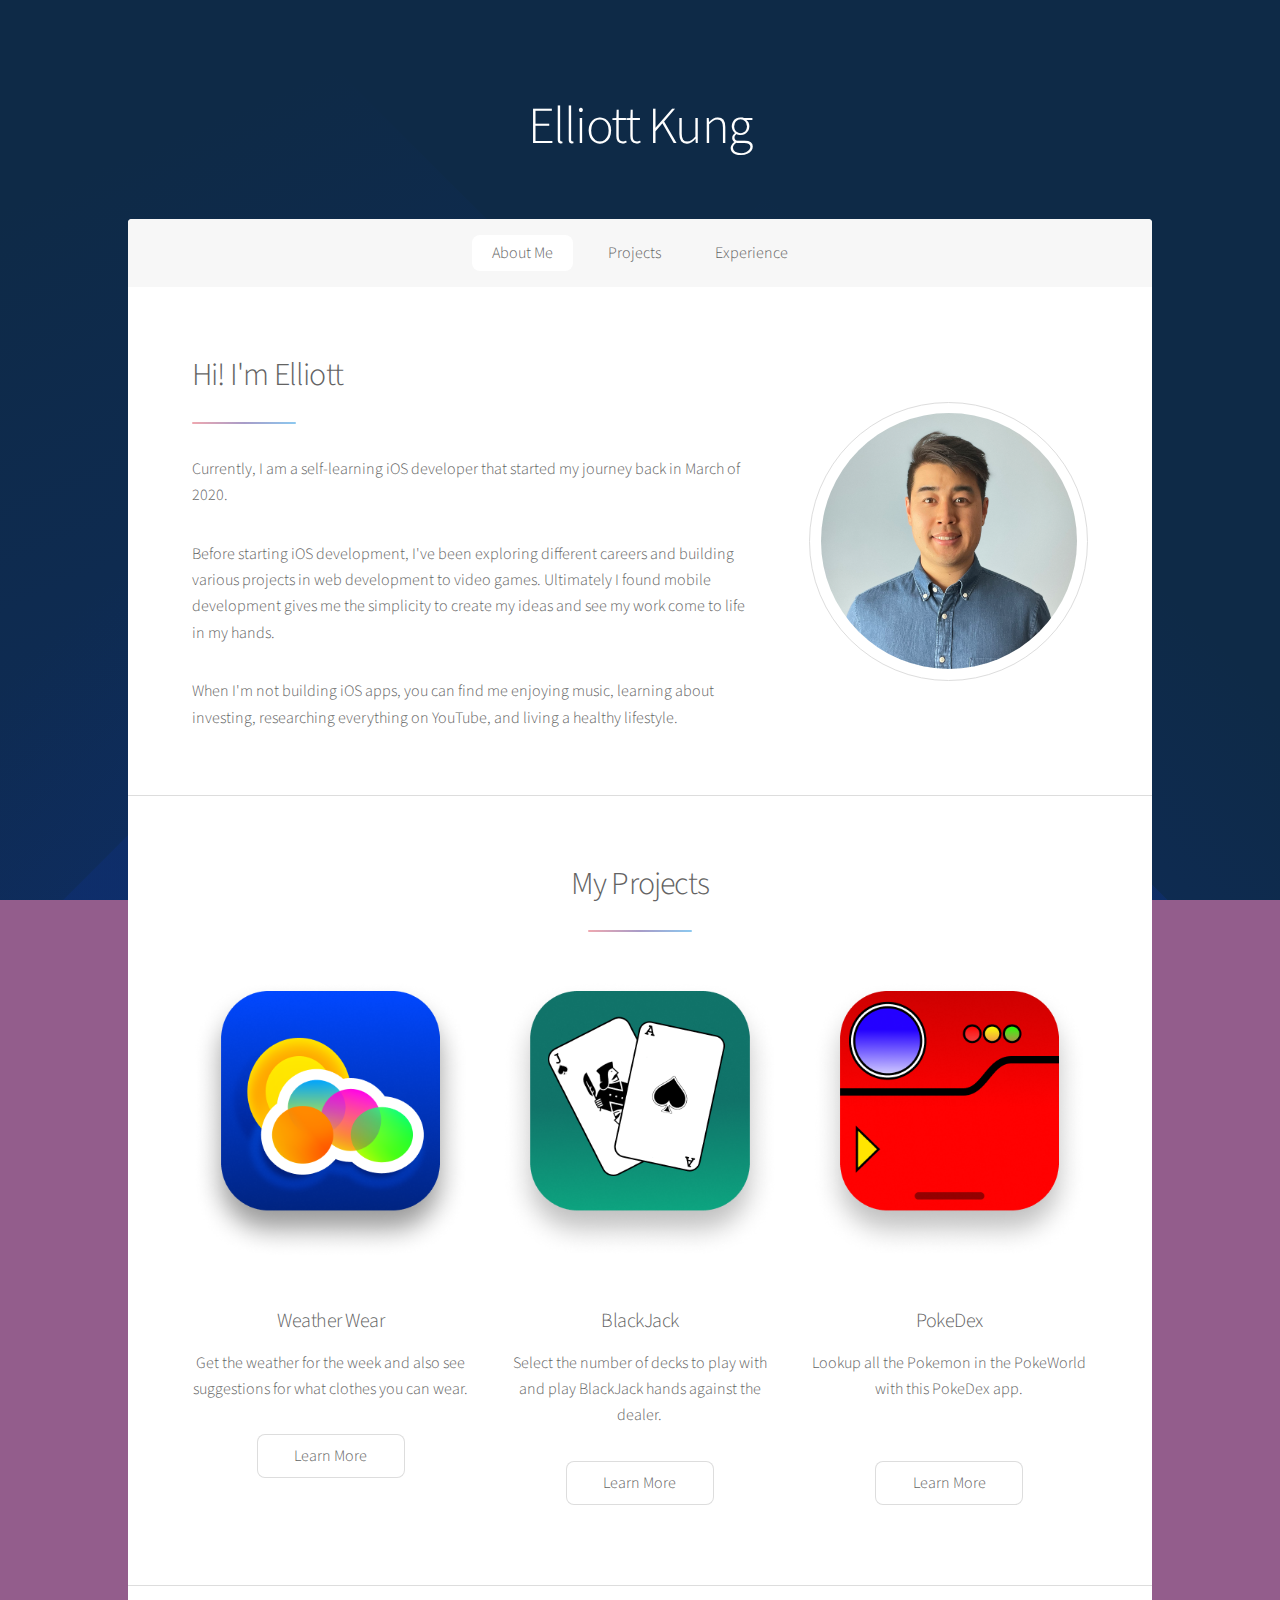
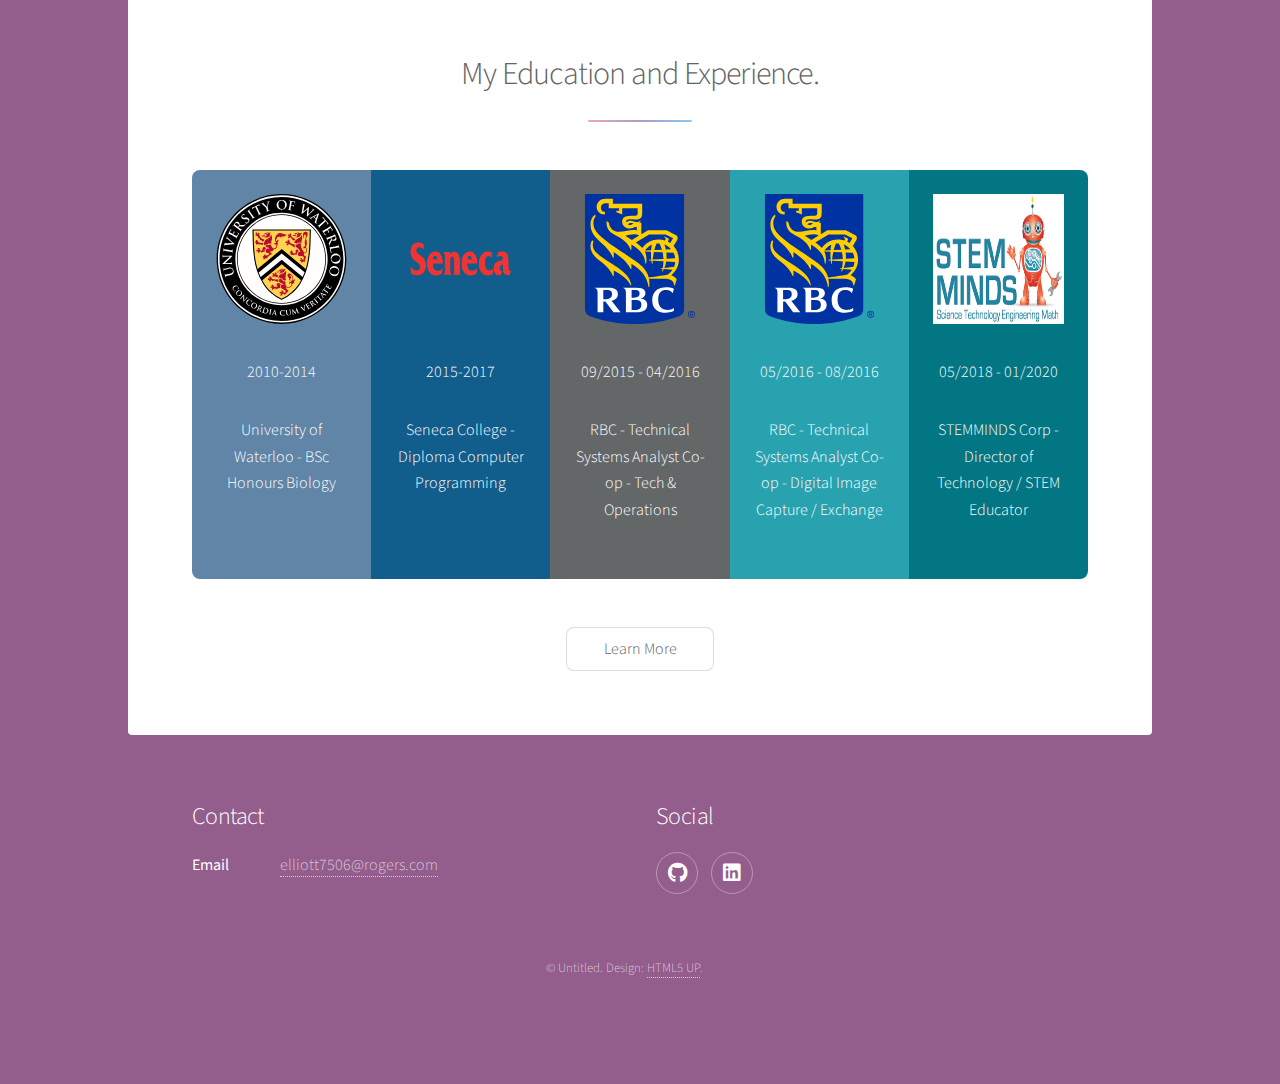
==== index.html @ f8e2f949 "minor content changes to text" ====
<!DOCTYPE HTML>
<!--
	Stellar by HTML5 UP
	html5up.net | @ajlkn
	Free for personal and commercial use under the CCA 3.0 license (html5up.net/license)
-->
<html>
	<head>
		<title>EK</title>
		<meta charset="utf-8" />
		<meta name="viewport" content="width=device-width, initial-scale=1, user-scalable=no" />
		<link rel="stylesheet" href="assets/css/main.css" />
		<noscript><link rel="stylesheet" href="assets/css/noscript.css" /></noscript>
	</head>
	<body class="is-preload">

		<!-- Wrapper -->
			<div id="wrapper">

				<!-- Header -->
					<header id="header" class="alt">
						<!-- <span class="logo"><img src="images/logo.svg" alt="" /></span> -->
						<h1>Elliott Kung</h1>
					</header>

				<!-- Nav -->
					<nav id="nav">
						<ul>
							<li><a href="#intro" class="active">About Me</a></li>
							<li><a href="#first">Projects</a></li>
							<li><a href="#second">Experience</a></li>
							
						</ul>
					</nav>

				<!-- Main -->
					<div id="main">

						<!-- Introduction -->
							<section id="intro" class="main">
								<div class="spotlight">
									<div class="content">
										<header class="major">
											<h2>Hi! I'm Elliott</h2>
										</header>
										<p>Currently, I am a self-learning 
											iOS developer that started my journey back in March of 2020.     
										</p>
										<p>
											Before starting iOS development, I've been exploring different careers and building various projects in web development to video games. 
											Ultimately I found mobile development gives me the simplicity to create my ideas and see my work come to life in my hands.  
										</p>
										<p>
											When I'm not building iOS apps, you can find me enjoying music, learning about investing, researching everything on YouTube, and living a healthy lifestyle. 
										</p>
									</div>
									<span class="image"><img src="images/portrait.jpeg" alt="" /></span>
								</div>
							</section>

						<!-- Projects -->
							<section id="first" class="main special">
								<header class="major">
									<h2>My Projects</h2>
								</header>
								<ul class="features">
									<li>
										<span class="image main spotlight"><img src="images/iconWW.png" alt="" /></span>
										<h3>Weather Wear</h3>
										<p>Get the weather for the week and also see suggestions for what clothes you can wear.</p>
										<a href="weatherwear.html" class="button">Learn More</a>
									</li>
									<li>
										<span class="image main spotlight"><img src="images/iconBlJ.png" alt="" /></span>
										<h3>BlackJack</h3>
										<p>Select the number of decks to play with and play BlackJack hands against the dealer.</p>
										<a href="blackjack.html" class="button">Learn More</a>
									</li>
									<li>
										<span class="image main spotlight"><img src="images/iconPokedex.png" alt="" /></span>
										<h3>PokeDex</h3>
										<p>Lookup all the Pokemon in the PokeWorld with this PokeDex app.</p>
										<br>
										<a href="pokedex.html" class="button">Learn More</a>
									</li>
									
								</ul>
								
							</section>

						<!-- Experience -->
							<section id="second" class="main special">
								<header class="major">
									<h2>My Education and Experience.</h2>
								</header>
								<ul class="statistics">
									<li class="style1">
										<img class="logos" src="images/Logos/University_of_Waterloo_seal.svg" alt="" />
										<br><br>
										<p>2010-2014</p>
										<p>University of Waterloo - BSc Honours Biology</p>
									</li>
									<li class="style2">										
										<img class="logos" src="images/Logos/senecaLogo.png" alt="" />
										<br><br>
										<p>2015-2017</p> 
										<p>Seneca College - Diploma Computer Programming</p>
									</li>
									<li class="style3">										
										<img class="logos" src="images/Logos/rbcLogo.svg" alt="" />
										<br><br>
										<p>09/2015 - 04/2016</p>
										<p>RBC - Technical Systems Analyst Co-op - Tech & Operations</p>
									</li>
									<li class="style4">	
										<img class="logos" src="images/Logos/rbcLogo.svg" alt="" />
										<br><br>
										<p>05/2016 - 08/2016</p> 
										<p>RBC - Technical Systems Analyst Co-op - Digital Image Capture / Exchange</p>
									</li>
									<li class="style5">
										<img class="logos" src="images/Logos/stemmindsLogo.png" alt="" />
										<br><br>
										<p>05/2018 - 01/2020</p> 
										<p>STEMMINDS Corp - Director of Technology / STEM Educator</p>
									</li>
								</ul>
								<footer class="major">
									<ul class="actions special">
										<li><a href="resume.html" class="button">Learn More</a></li>
									</ul>
								</footer>
							</section>

						

					</div>

				<!-- Footer -->
					<footer id="footer">
						
						<section>
							<h2>Contact</h2>
							<dl class="alt">
								<dt>Email</dt>
								<dd><a href="#">elliott7506@rogers.com</a></dd>
							</dl>
							
						</section>
						<section>
							<h2>Social</h2>
							<ul class="icons">
								<li><a href="https://github.com/EllKuu" class="icon brands fa-github alt"><span class="label">GitHub</span></a></li>
								<li><a href="https://www.linkedin.com/in/elliottkung" class="icon brands fa-linkedin alt"><span class="label">LinkedIn</span></a></li>
							</ul>
							
						</section>
						<p class="copyright">&copy; Untitled. Design: <a href="https://html5up.net">HTML5 UP</a>.</p>
					</footer>

			</div>

		<!-- Scripts -->
			<script src="assets/js/jquery.min.js"></script>
			<script src="assets/js/jquery.scrollex.min.js"></script>
			<script src="assets/js/jquery.scrolly.min.js"></script>
			<script src="assets/js/browser.min.js"></script>
			<script src="assets/js/breakpoints.min.js"></script>
			<script src="assets/js/util.js"></script>
			<script src="assets/js/main.js"></script>

	</body>
</html>
---- assets/css/main.css ----
@import url(fontawesome-all.min.css);
@import 'https://fonts.googleapis.com/css?family=Source+Sans+Pro:300,400';

/*
	Stellar by HTML5 UP
	html5up.net | @ajlkn
	Free for personal and commercial use under the CCA 3.0 license (html5up.net/license)
*/

html, body, div, span, applet, object,
iframe, h1, h2, h3, h4, h5, h6, p, blockquote,
pre, a, abbr, acronym, address, big, cite,
code, del, dfn, em, img, ins, kbd, q, s, samp,
small, strike, strong, sub, sup, tt, var, b,
u, i, center, dl, dt, dd, ol, ul, li, fieldset,
form, label, legend, table, caption, tbody,
tfoot, thead, tr, th, td, article, aside,
canvas, details, embed, figure, figcaption,
footer, header, hgroup, menu, nav, output, ruby,
section, summary, time, mark, audio, video {
	margin: 0;
	padding: 0;
	border: 0;
	font-size: 100%;
	font: inherit;
	vertical-align: baseline;}

article, aside, details, figcaption, figure,
footer, header, hgroup, menu, nav, section {
	display: block;}

body {
	line-height: 1;
}

ol, ul {
	list-style: none;
}

blockquote, q {
	quotes: none;
}

	blockquote:before, blockquote:after, q:before, q:after {
		content: '';
		content: none;
	}

table {
	border-collapse: collapse;
	border-spacing: 0;
}

body {
	-webkit-text-size-adjust: none;
}

mark {
	background-color: transparent;
	color: inherit;
}

input::-moz-focus-inner {
	border: 0;
	padding: 0;
}

input, select, textarea {
	-moz-appearance: none;
	-webkit-appearance: none;
	-ms-appearance: none;
	appearance: none;
}

/* Basic */

	@-ms-viewport {
		width: device-width;
	}

	body {
		-ms-overflow-style: scrollbar;
	}

	@media screen and (max-width: 480px) {

		html, body {
			min-width: 320px;
		}

	}

	html {
		box-sizing: border-box;
	}

	*, *:before, *:after {
		box-sizing: inherit;
	}

	body {
		background-color: #935d8c;
		/* background-image: url("images/overlay.png"), -moz-linear-gradient(45deg, #141E26 15%, #262626 85%);
		background-image: url("images/overlay.png"), -webkit-linear-gradient(45deg, #141E26 15%,#262626 85%);
		background-image: url("images/overlay.png"), -ms-linear-gradient(45deg, #141E26 15%, #262626 85%);
		background-image: url("images/overlay.png"), linear-gradient(45deg, #141E26 15%, #262626 85%); */

		background-attachment: fixed;
		background-image: url("images/Rect\ Light.svg");
		background-position: top right;
		background-repeat: no-repeat;
		background-size: cover;
	}

		body.is-preload *, body.is-preload *:before, body.is-preload *:after {
			-moz-animation: none !important;
			-webkit-animation: none !important;
			-ms-animation: none !important;
			animation: none !important;
			-moz-transition: none !important;
			-webkit-transition: none !important;
			-ms-transition: none !important;
			transition: none !important;
		}

/* Type */

	body {
		background-color: #935d8c;
		color: rgba(255, 255, 255, 0.65);
	}

	body, input, select, textarea {
		font-family: "Source Sans Pro", Helvetica, sans-serif;
		font-size: 17pt;
		font-weight: 300;
		line-height: 1.65;
	}

		@media screen and (max-width: 1680px) {

			body, input, select, textarea {
				font-size: 14pt;
			}

		}

		@media screen and (max-width: 1280px) {

			body, input, select, textarea {
				font-size: 12pt;
			}

		}

		@media screen and (max-width: 360px) {

			body, input, select, textarea {
				font-size: 11pt;
			}

		}

	a {
		-moz-transition: color 0.2s ease, border-bottom 0.2s ease;
		-webkit-transition: color 0.2s ease, border-bottom 0.2s ease;
		-ms-transition: color 0.2s ease, border-bottom 0.2s ease;
		transition: color 0.2s ease, border-bottom 0.2s ease;
		text-decoration: none;
		border-bottom: dotted 1px;
		color: inherit;
	}

		a:hover {
			border-bottom-color: transparent;
		}

	strong, b {
		font-weight: 200;
	}

	em, i {
		font-style: italic;
	}

	p {
		margin: 0 0 2em 0;
	}

		p.content {
			-moz-columns: 20em 2;
			-webkit-columns: 20em 2;
			-ms-columns: 20em 2;
			columns: 20em 2;
			-moz-column-gap: 2em;
			-webkit-column-gap: 2em;
			-ms-column-gap: 2em;
			column-gap: 2em;
			text-align: justify;
		}

	h1, h2, h3, h4, h5, h6 {
		font-weight: 300;
		line-height: 1.5;
		margin: 0 0 0.7em 0;
		letter-spacing: -0.025em;
	}

		h1 a, h2 a, h3 a, h4 a, h5 a, h6 a {
			color: inherit;
			text-decoration: none;
		}

	h1 {
		font-size: 2.5em;
		line-height: 1.2;
	}

	h2 {
		font-size: 1.5em;
	}

	h3 {
		font-size: 1.25em;
	}

	h4 {
		font-size: 1.1em;
	}

	h5 {
		font-size: 0.9em;
	}

	h6 {
		font-size: 0.7em;
	}

	@media screen and (max-width: 736px) {

		h1 {
			font-size: 2em;
		}

	}

	sub {
		font-size: 0.8em;
		position: relative;
		top: 0.5em;
	}

	sup {
		font-size: 0.8em;
		position: relative;
		top: -0.5em;
	}

	blockquote {
		border-left: solid 4px;
		font-style: italic;
		margin: 0 0 2em 0;
		padding: 0.5em 0 0.5em 2em;
	}

	code {
		border-radius: 8px;
		border: solid 1px;
		font-family: "Courier New", monospace;
		font-size: 0.9em;
		margin: 0 0.25em;
		padding: 0.25em 0.65em;
	}

	pre {
		-webkit-overflow-scrolling: touch;
		font-family: "Courier New", monospace;
		font-size: 0.9em;
		margin: 0 0 2em 0;
	}

		pre code {
			display: block;
			line-height: 1.75;
			padding: 1em 1.5em;
			overflow-x: auto;
		}

	hr {
		border: 0;
		border-bottom: solid 1px;
		margin: 2em 0;
	}

		hr.major {
			margin: 3em 0;
		}

	.align-left {
		text-align: left;
	}

	.align-center {
		text-align: center;
	}

	.align-right {
		text-align: right;
	}

	input, select, textarea {
		color: #ffffff;
	}

	a:hover {
		color: #ffffff;
	}

	strong, b {
		color: #ffffff;
	}

	h1, h2, h3, h4, h5, h6 {
		color: #ffffff;
	}

	blockquote {
		border-left-color: rgba(255, 255, 255, 0.35);
	}

	code {
		background: rgba(255, 255, 255, 0.075);
		border-color: rgba(255, 255, 255, 0.35);
	}

	hr {
		border-bottom-color: rgba(255, 255, 255, 0.35);
	}

/* Row */

	.row {
		display: flex;
		flex-wrap: wrap;
		box-sizing: border-box;
		align-items: stretch;
	}

		.row > * {
			box-sizing: border-box;
		}

		.row.gtr-uniform > * > :last-child {
			margin-bottom: 0;
		}

		.row.aln-left {
			justify-content: flex-start;
		}

		.row.aln-center {
			justify-content: center;
		}

		.row.aln-right {
			justify-content: flex-end;
		}

		.row.aln-top {
			align-items: flex-start;
		}

		.row.aln-middle {
			align-items: center;
		}

		.row.aln-bottom {
			align-items: flex-end;
		}

		.row > .imp {
			order: -1;
		}

		.row > .col-1 {
			width: 8.33333%;
		}

		.row > .off-1 {
			margin-left: 8.33333%;
		}

		.row > .col-2 {
			width: 16.66667%;
		}

		.row > .off-2 {
			margin-left: 16.66667%;
		}

		.row > .col-3 {
			width: 25%;
		}

		.row > .off-3 {
			margin-left: 25%;
		}

		.row > .col-4 {
			width: 33.33333%;
		}

		.row > .off-4 {
			margin-left: 33.33333%;
		}

		.row > .col-5 {
			width: 41.66667%;
		}

		.row > .off-5 {
			margin-left: 41.66667%;
		}

		.row > .col-6 {
			width: 50%;
		}

		.row > .off-6 {
			margin-left: 50%;
		}

		.row > .col-7 {
			width: 58.33333%;
		}

		.row > .off-7 {
			margin-left: 58.33333%;
		}

		.row > .col-8 {
			width: 66.66667%;
		}

		.row > .off-8 {
			margin-left: 66.66667%;
		}

		.row > .col-9 {
			width: 75%;
		}

		.row > .off-9 {
			margin-left: 75%;
		}

		.row > .col-10 {
			width: 83.33333%;
		}

		.row > .off-10 {
			margin-left: 83.33333%;
		}

		.row > .col-11 {
			width: 91.66667%;
		}

		.row > .off-11 {
			margin-left: 91.66667%;
		}

		.row > .col-12 {
			width: 100%;
		}

		.row > .off-12 {
			margin-left: 100%;
		}

		.row.gtr-0 {
			margin-top: 0;
			margin-left: 0em;
		}

			.row.gtr-0 > * {
				padding: 0 0 0 0em;
			}

			.row.gtr-0.gtr-uniform {
				margin-top: 0em;
			}

				.row.gtr-0.gtr-uniform > * {
					padding-top: 0em;
				}

		.row.gtr-25 {
			margin-top: 0;
			margin-left: -0.375em;
		}

			.row.gtr-25 > * {
				padding: 0 0 0 0.375em;
			}

			.row.gtr-25.gtr-uniform {
				margin-top: -0.375em;
			}

				.row.gtr-25.gtr-uniform > * {
					padding-top: 0.375em;
				}

		.row.gtr-50 {
			margin-top: 0;
			margin-left: -0.75em;
		}

			.row.gtr-50 > * {
				padding: 0 0 0 0.75em;
			}

			.row.gtr-50.gtr-uniform {
				margin-top: -0.75em;
			}

				.row.gtr-50.gtr-uniform > * {
					padding-top: 0.75em;
				}

		.row {
			margin-top: 0;
			margin-left: -1.5em;
		}

			.row > * {
				padding: 0 0 0 1.5em;
			}

			.row.gtr-uniform {
				margin-top: -1.5em;
			}

				.row.gtr-uniform > * {
					padding-top: 1.5em;
				}

		.row.gtr-150 {
			margin-top: 0;
			margin-left: -2.25em;
		}

			.row.gtr-150 > * {
				padding: 0 0 0 2.25em;
			}

			.row.gtr-150.gtr-uniform {
				margin-top: -2.25em;
			}

				.row.gtr-150.gtr-uniform > * {
					padding-top: 2.25em;
				}

		.row.gtr-200 {
			margin-top: 0;
			margin-left: -3em;
		}

			.row.gtr-200 > * {
				padding: 0 0 0 3em;
			}

			.row.gtr-200.gtr-uniform {
				margin-top: -3em;
			}

				.row.gtr-200.gtr-uniform > * {
					padding-top: 3em;
				}

		@media screen and (max-width: 1680px) {

			.row {
				display: flex;
				flex-wrap: wrap;
				box-sizing: border-box;
				align-items: stretch;
			}

				.row > * {
					box-sizing: border-box;
				}

				.row.gtr-uniform > * > :last-child {
					margin-bottom: 0;
				}

				.row.aln-left {
					justify-content: flex-start;
				}

				.row.aln-center {
					justify-content: center;
				}

				.row.aln-right {
					justify-content: flex-end;
				}

				.row.aln-top {
					align-items: flex-start;
				}

				.row.aln-middle {
					align-items: center;
				}

				.row.aln-bottom {
					align-items: flex-end;
				}

				.row > .imp-xlarge {
					order: -1;
				}

				.row > .col-1-xlarge {
					width: 8.33333%;
				}

				.row > .off-1-xlarge {
					margin-left: 8.33333%;
				}

				.row > .col-2-xlarge {
					width: 16.66667%;
				}

				.row > .off-2-xlarge {
					margin-left: 16.66667%;
				}

				.row > .col-3-xlarge {
					width: 25%;
				}

				.row > .off-3-xlarge {
					margin-left: 25%;
				}

				.row > .col-4-xlarge {
					width: 33.33333%;
				}

				.row > .off-4-xlarge {
					margin-left: 33.33333%;
				}

				.row > .col-5-xlarge {
					width: 41.66667%;
				}

				.row > .off-5-xlarge {
					margin-left: 41.66667%;
				}

				.row > .col-6-xlarge {
					width: 50%;
				}

				.row > .off-6-xlarge {
					margin-left: 50%;
				}

				.row > .col-7-xlarge {
					width: 58.33333%;
				}

				.row > .off-7-xlarge {
					margin-left: 58.33333%;
				}

				.row > .col-8-xlarge {
					width: 66.66667%;
				}

				.row > .off-8-xlarge {
					margin-left: 66.66667%;
				}

				.row > .col-9-xlarge {
					width: 75%;
				}

				.row > .off-9-xlarge {
					margin-left: 75%;
				}

				.row > .col-10-xlarge {
					width: 83.33333%;
				}

				.row > .off-10-xlarge {
					margin-left: 83.33333%;
				}

				.row > .col-11-xlarge {
					width: 91.66667%;
				}

				.row > .off-11-xlarge {
					margin-left: 91.66667%;
				}

				.row > .col-12-xlarge {
					width: 100%;
				}

				.row > .off-12-xlarge {
					margin-left: 100%;
				}

				.row.gtr-0 {
					margin-top: 0;
					margin-left: 0em;
				}

					.row.gtr-0 > * {
						padding: 0 0 0 0em;
					}

					.row.gtr-0.gtr-uniform {
						margin-top: 0em;
					}

						.row.gtr-0.gtr-uniform > * {
							padding-top: 0em;
						}

				.row.gtr-25 {
					margin-top: 0;
					margin-left: -0.375em;
				}

					.row.gtr-25 > * {
						padding: 0 0 0 0.375em;
					}

					.row.gtr-25.gtr-uniform {
						margin-top: -0.375em;
					}

						.row.gtr-25.gtr-uniform > * {
							padding-top: 0.375em;
						}

				.row.gtr-50 {
					margin-top: 0;
					margin-left: -0.75em;
				}

					.row.gtr-50 > * {
						padding: 0 0 0 0.75em;
					}

					.row.gtr-50.gtr-uniform {
						margin-top: -0.75em;
					}

						.row.gtr-50.gtr-uniform > * {
							padding-top: 0.75em;
						}

				.row {
					margin-top: 0;
					margin-left: -1.5em;
				}

					.row > * {
						padding: 0 0 0 1.5em;
					}

					.row.gtr-uniform {
						margin-top: -1.5em;
					}

						.row.gtr-uniform > * {
							padding-top: 1.5em;
						}

				.row.gtr-150 {
					margin-top: 0;
					margin-left: -2.25em;
				}

					.row.gtr-150 > * {
						padding: 0 0 0 2.25em;
					}

					.row.gtr-150.gtr-uniform {
						margin-top: -2.25em;
					}

						.row.gtr-150.gtr-uniform > * {
							padding-top: 2.25em;
						}

				.row.gtr-200 {
					margin-top: 0;
					margin-left: -3em;
				}

					.row.gtr-200 > * {
						padding: 0 0 0 3em;
					}

					.row.gtr-200.gtr-uniform {
						margin-top: -3em;
					}

						.row.gtr-200.gtr-uniform > * {
							padding-top: 3em;
						}

		}

		@media screen and (max-width: 1280px) {

			.row {
				display: flex;
				flex-wrap: wrap;
				box-sizing: border-box;
				align-items: stretch;
			}

				.row > * {
					box-sizing: border-box;
				}

				.row.gtr-uniform > * > :last-child {
					margin-bottom: 0;
				}

				.row.aln-left {
					justify-content: flex-start;
				}

				.row.aln-center {
					justify-content: center;
				}

				.row.aln-right {
					justify-content: flex-end;
				}

				.row.aln-top {
					align-items: flex-start;
				}

				.row.aln-middle {
					align-items: center;
				}

				.row.aln-bottom {
					align-items: flex-end;
				}

				.row > .imp-large {
					order: -1;
				}

				.row > .col-1-large {
					width: 8.33333%;
				}

				.row > .off-1-large {
					margin-left: 8.33333%;
				}

				.row > .col-2-large {
					width: 16.66667%;
				}

				.row > .off-2-large {
					margin-left: 16.66667%;
				}

				.row > .col-3-large {
					width: 25%;
				}

				.row > .off-3-large {
					margin-left: 25%;
				}

				.row > .col-4-large {
					width: 33.33333%;
				}

				.row > .off-4-large {
					margin-left: 33.33333%;
				}

				.row > .col-5-large {
					width: 41.66667%;
				}

				.row > .off-5-large {
					margin-left: 41.66667%;
				}

				.row > .col-6-large {
					width: 50%;
				}

				.row > .off-6-large {
					margin-left: 50%;
				}

				.row > .col-7-large {
					width: 58.33333%;
				}

				.row > .off-7-large {
					margin-left: 58.33333%;
				}

				.row > .col-8-large {
					width: 66.66667%;
				}

				.row > .off-8-large {
					margin-left: 66.66667%;
				}

				.row > .col-9-large {
					width: 75%;
				}

				.row > .off-9-large {
					margin-left: 75%;
				}

				.row > .col-10-large {
					width: 83.33333%;
				}

				.row > .off-10-large {
					margin-left: 83.33333%;
				}

				.row > .col-11-large {
					width: 91.66667%;
				}

				.row > .off-11-large {
					margin-left: 91.66667%;
				}

				.row > .col-12-large {
					width: 100%;
				}

				.row > .off-12-large {
					margin-left: 100%;
				}

				.row.gtr-0 {
					margin-top: 0;
					margin-left: 0em;
				}

					.row.gtr-0 > * {
						padding: 0 0 0 0em;
					}

					.row.gtr-0.gtr-uniform {
						margin-top: 0em;
					}

						.row.gtr-0.gtr-uniform > * {
							padding-top: 0em;
						}

				.row.gtr-25 {
					margin-top: 0;
					margin-left: -0.375em;
				}

					.row.gtr-25 > * {
						padding: 0 0 0 0.375em;
					}

					.row.gtr-25.gtr-uniform {
						margin-top: -0.375em;
					}

						.row.gtr-25.gtr-uniform > * {
							padding-top: 0.375em;
						}

				.row.gtr-50 {
					margin-top: 0;
					margin-left: -0.75em;
				}

					.row.gtr-50 > * {
						padding: 0 0 0 0.75em;
					}

					.row.gtr-50.gtr-uniform {
						margin-top: -0.75em;
					}

						.row.gtr-50.gtr-uniform > * {
							padding-top: 0.75em;
						}

				.row {
					margin-top: 0;
					margin-left: -1.5em;
				}

					.row > * {
						padding: 0 0 0 1.5em;
					}

					.row.gtr-uniform {
						margin-top: -1.5em;
					}

						.row.gtr-uniform > * {
							padding-top: 1.5em;
						}

				.row.gtr-150 {
					margin-top: 0;
					margin-left: -2.25em;
				}

					.row.gtr-150 > * {
						padding: 0 0 0 2.25em;
					}

					.row.gtr-150.gtr-uniform {
						margin-top: -2.25em;
					}

						.row.gtr-150.gtr-uniform > * {
							padding-top: 2.25em;
						}

				.row.gtr-200 {
					margin-top: 0;
					margin-left: -3em;
				}

					.row.gtr-200 > * {
						padding: 0 0 0 3em;
					}

					.row.gtr-200.gtr-uniform {
						margin-top: -3em;
					}

						.row.gtr-200.gtr-uniform > * {
							padding-top: 3em;
						}

		}

		@media screen and (max-width: 980px) {

			.row {
				display: flex;
				flex-wrap: wrap;
				box-sizing: border-box;
				align-items: stretch;
			}

				.row > * {
					box-sizing: border-box;
				}

				.row.gtr-uniform > * > :last-child {
					margin-bottom: 0;
				}

				.row.aln-left {
					justify-content: flex-start;
				}

				.row.aln-center {
					justify-content: center;
				}

				.row.aln-right {
					justify-content: flex-end;
				}

				.row.aln-top {
					align-items: flex-start;
				}

				.row.aln-middle {
					align-items: center;
				}

				.row.aln-bottom {
					align-items: flex-end;
				}

				.row > .imp-medium {
					order: -1;
				}

				.row > .col-1-medium {
					width: 8.33333%;
				}

				.row > .off-1-medium {
					margin-left: 8.33333%;
				}

				.row > .col-2-medium {
					width: 16.66667%;
				}

				.row > .off-2-medium {
					margin-left: 16.66667%;
				}

				.row > .col-3-medium {
					width: 25%;
				}

				.row > .off-3-medium {
					margin-left: 25%;
				}

				.row > .col-4-medium {
					width: 33.33333%;
				}

				.row > .off-4-medium {
					margin-left: 33.33333%;
				}

				.row > .col-5-medium {
					width: 41.66667%;
				}

				.row > .off-5-medium {
					margin-left: 41.66667%;
				}

				.row > .col-6-medium {
					width: 50%;
				}

				.row > .off-6-medium {
					margin-left: 50%;
				}

				.row > .col-7-medium {
					width: 58.33333%;
				}

				.row > .off-7-medium {
					margin-left: 58.33333%;
				}

				.row > .col-8-medium {
					width: 66.66667%;
				}

				.row > .off-8-medium {
					margin-left: 66.66667%;
				}

				.row > .col-9-medium {
					width: 75%;
				}

				.row > .off-9-medium {
					margin-left: 75%;
				}

				.row > .col-10-medium {
					width: 83.33333%;
				}

				.row > .off-10-medium {
					margin-left: 83.33333%;
				}

				.row > .col-11-medium {
					width: 91.66667%;
				}

				.row > .off-11-medium {
					margin-left: 91.66667%;
				}

				.row > .col-12-medium {
					width: 100%;
				}

				.row > .off-12-medium {
					margin-left: 100%;
				}

				.row.gtr-0 {
					margin-top: 0;
					margin-left: 0em;
				}

					.row.gtr-0 > * {
						padding: 0 0 0 0em;
					}

					.row.gtr-0.gtr-uniform {
						margin-top: 0em;
					}

						.row.gtr-0.gtr-uniform > * {
							padding-top: 0em;
						}

				.row.gtr-25 {
					margin-top: 0;
					margin-left: -0.375em;
				}

					.row.gtr-25 > * {
						padding: 0 0 0 0.375em;
					}

					.row.gtr-25.gtr-uniform {
						margin-top: -0.375em;
					}

						.row.gtr-25.gtr-uniform > * {
							padding-top: 0.375em;
						}

				.row.gtr-50 {
					margin-top: 0;
					margin-left: -0.75em;
				}

					.row.gtr-50 > * {
						padding: 0 0 0 0.75em;
					}

					.row.gtr-50.gtr-uniform {
						margin-top: -0.75em;
					}

						.row.gtr-50.gtr-uniform > * {
							padding-top: 0.75em;
						}

				.row {
					margin-top: 0;
					margin-left: -1.5em;
				}

					.row > * {
						padding: 0 0 0 1.5em;
					}

					.row.gtr-uniform {
						margin-top: -1.5em;
					}

						.row.gtr-uniform > * {
							padding-top: 1.5em;
						}

				.row.gtr-150 {
					margin-top: 0;
					margin-left: -2.25em;
				}

					.row.gtr-150 > * {
						padding: 0 0 0 2.25em;
					}

					.row.gtr-150.gtr-uniform {
						margin-top: -2.25em;
					}

						.row.gtr-150.gtr-uniform > * {
							padding-top: 2.25em;
						}

				.row.gtr-200 {
					margin-top: 0;
					margin-left: -3em;
				}

					.row.gtr-200 > * {
						padding: 0 0 0 3em;
					}

					.row.gtr-200.gtr-uniform {
						margin-top: -3em;
					}

						.row.gtr-200.gtr-uniform > * {
							padding-top: 3em;
						}

		}

		@media screen and (max-width: 736px) {

			.row {
				display: flex;
				flex-wrap: wrap;
				box-sizing: border-box;
				align-items: stretch;
			}

				.row > * {
					box-sizing: border-box;
				}

				.row.gtr-uniform > * > :last-child {
					margin-bottom: 0;
				}

				.row.aln-left {
					justify-content: flex-start;
				}

				.row.aln-center {
					justify-content: center;
				}

				.row.aln-right {
					justify-content: flex-end;
				}

				.row.aln-top {
					align-items: flex-start;
				}

				.row.aln-middle {
					align-items: center;
				}

				.row.aln-bottom {
					align-items: flex-end;
				}

				.row > .imp-small {
					order: -1;
				}

				.row > .col-1-small {
					width: 8.33333%;
				}

				.row > .off-1-small {
					margin-left: 8.33333%;
				}

				.row > .col-2-small {
					width: 16.66667%;
				}

				.row > .off-2-small {
					margin-left: 16.66667%;
				}

				.row > .col-3-small {
					width: 25%;
				}

				.row > .off-3-small {
					margin-left: 25%;
				}

				.row > .col-4-small {
					width: 33.33333%;
				}

				.row > .off-4-small {
					margin-left: 33.33333%;
				}

				.row > .col-5-small {
					width: 41.66667%;
				}

				.row > .off-5-small {
					margin-left: 41.66667%;
				}

				.row > .col-6-small {
					width: 50%;
				}

				.row > .off-6-small {
					margin-left: 50%;
				}

				.row > .col-7-small {
					width: 58.33333%;
				}

				.row > .off-7-small {
					margin-left: 58.33333%;
				}

				.row > .col-8-small {
					width: 66.66667%;
				}

				.row > .off-8-small {
					margin-left: 66.66667%;
				}

				.row > .col-9-small {
					width: 75%;
				}

				.row > .off-9-small {
					margin-left: 75%;
				}

				.row > .col-10-small {
					width: 83.33333%;
				}

				.row > .off-10-small {
					margin-left: 83.33333%;
				}

				.row > .col-11-small {
					width: 91.66667%;
				}

				.row > .off-11-small {
					margin-left: 91.66667%;
				}

				.row > .col-12-small {
					width: 100%;
				}

				.row > .off-12-small {
					margin-left: 100%;
				}

				.row.gtr-0 {
					margin-top: 0;
					margin-left: 0em;
				}

					.row.gtr-0 > * {
						padding: 0 0 0 0em;
					}

					.row.gtr-0.gtr-uniform {
						margin-top: 0em;
					}

						.row.gtr-0.gtr-uniform > * {
							padding-top: 0em;
						}

				.row.gtr-25 {
					margin-top: 0;
					margin-left: -0.25em;
				}

					.row.gtr-25 > * {
						padding: 0 0 0 0.25em;
					}

					.row.gtr-25.gtr-uniform {
						margin-top: -0.25em;
					}

						.row.gtr-25.gtr-uniform > * {
							padding-top: 0.25em;
						}

				.row.gtr-50 {
					margin-top: 0;
					margin-left: -0.5em;
				}

					.row.gtr-50 > * {
						padding: 0 0 0 0.5em;
					}

					.row.gtr-50.gtr-uniform {
						margin-top: -0.5em;
					}

						.row.gtr-50.gtr-uniform > * {
							padding-top: 0.5em;
						}

				.row {
					margin-top: 0;
					margin-left: -1em;
				}

					.row > * {
						padding: 0 0 0 1em;
					}

					.row.gtr-uniform {
						margin-top: -1em;
					}

						.row.gtr-uniform > * {
							padding-top: 1em;
						}

				.row.gtr-150 {
					margin-top: 0;
					margin-left: -1.5em;
				}

					.row.gtr-150 > * {
						padding: 0 0 0 1.5em;
					}

					.row.gtr-150.gtr-uniform {
						margin-top: -1.5em;
					}

						.row.gtr-150.gtr-uniform > * {
							padding-top: 1.5em;
						}

				.row.gtr-200 {
					margin-top: 0;
					margin-left: -2em;
				}

					.row.gtr-200 > * {
						padding: 0 0 0 2em;
					}

					.row.gtr-200.gtr-uniform {
						margin-top: -2em;
					}

						.row.gtr-200.gtr-uniform > * {
							padding-top: 2em;
						}

		}

		@media screen and (max-width: 480px) {

			.row {
				display: flex;
				flex-wrap: wrap;
				box-sizing: border-box;
				align-items: stretch;
			}

				.row > * {
					box-sizing: border-box;
				}

				.row.gtr-uniform > * > :last-child {
					margin-bottom: 0;
				}

				.row.aln-left {
					justify-content: flex-start;
				}

				.row.aln-center {
					justify-content: center;
				}

				.row.aln-right {
					justify-content: flex-end;
				}

				.row.aln-top {
					align-items: flex-start;
				}

				.row.aln-middle {
					align-items: center;
				}

				.row.aln-bottom {
					align-items: flex-end;
				}

				.row > .imp-xsmall {
					order: -1;
				}

				.row > .col-1-xsmall {
					width: 8.33333%;
				}

				.row > .off-1-xsmall {
					margin-left: 8.33333%;
				}

				.row > .col-2-xsmall {
					width: 16.66667%;
				}

				.row > .off-2-xsmall {
					margin-left: 16.66667%;
				}

				.row > .col-3-xsmall {
					width: 25%;
				}

				.row > .off-3-xsmall {
					margin-left: 25%;
				}

				.row > .col-4-xsmall {
					width: 33.33333%;
				}

				.row > .off-4-xsmall {
					margin-left: 33.33333%;
				}

				.row > .col-5-xsmall {
					width: 41.66667%;
				}

				.row > .off-5-xsmall {
					margin-left: 41.66667%;
				}

				.row > .col-6-xsmall {
					width: 50%;
				}

				.row > .off-6-xsmall {
					margin-left: 50%;
				}

				.row > .col-7-xsmall {
					width: 58.33333%;
				}

				.row > .off-7-xsmall {
					margin-left: 58.33333%;
				}

				.row > .col-8-xsmall {
					width: 66.66667%;
				}

				.row > .off-8-xsmall {
					margin-left: 66.66667%;
				}

				.row > .col-9-xsmall {
					width: 75%;
				}

				.row > .off-9-xsmall {
					margin-left: 75%;
				}

				.row > .col-10-xsmall {
					width: 83.33333%;
				}

				.row > .off-10-xsmall {
					margin-left: 83.33333%;
				}

				.row > .col-11-xsmall {
					width: 91.66667%;
				}

				.row > .off-11-xsmall {
					margin-left: 91.66667%;
				}

				.row > .col-12-xsmall {
					width: 100%;
				}

				.row > .off-12-xsmall {
					margin-left: 100%;
				}

				.row.gtr-0 {
					margin-top: 0;
					margin-left: 0em;
				}

					.row.gtr-0 > * {
						padding: 0 0 0 0em;
					}

					.row.gtr-0.gtr-uniform {
						margin-top: 0em;
					}

						.row.gtr-0.gtr-uniform > * {
							padding-top: 0em;
						}

				.row.gtr-25 {
					margin-top: 0;
					margin-left: -0.3125em;
				}

					.row.gtr-25 > * {
						padding: 0 0 0 0.3125em;
					}

					.row.gtr-25.gtr-uniform {
						margin-top: -0.3125em;
					}

						.row.gtr-25.gtr-uniform > * {
							padding-top: 0.3125em;
						}

				.row.gtr-50 {
					margin-top: 0;
					margin-left: -0.625em;
				}

					.row.gtr-50 > * {
						padding: 0 0 0 0.625em;
					}

					.row.gtr-50.gtr-uniform {
						margin-top: -0.625em;
					}

						.row.gtr-50.gtr-uniform > * {
							padding-top: 0.625em;
						}

				.row {
					margin-top: 0;
					margin-left: -1.25em;
				}

					.row > * {
						padding: 0 0 0 1.25em;
					}

					.row.gtr-uniform {
						margin-top: -1.25em;
					}

						.row.gtr-uniform > * {
							padding-top: 1.25em;
						}

				.row.gtr-150 {
					margin-top: 0;
					margin-left: -1.875em;
				}

					.row.gtr-150 > * {
						padding: 0 0 0 1.875em;
					}

					.row.gtr-150.gtr-uniform {
						margin-top: -1.875em;
					}

						.row.gtr-150.gtr-uniform > * {
							padding-top: 1.875em;
						}

				.row.gtr-200 {
					margin-top: 0;
					margin-left: -2.5em;
				}

					.row.gtr-200 > * {
						padding: 0 0 0 2.5em;
					}

					.row.gtr-200.gtr-uniform {
						margin-top: -2.5em;
					}

						.row.gtr-200.gtr-uniform > * {
							padding-top: 2.5em;
						}

		}

/* Box */

	.box {
		border-radius: 8px;
		border: solid;
		margin-bottom: 2em;
		padding: 1.5em;
	}

		.box > :last-child,
		.box > :last-child > :last-child,
		.box > :last-child > :last-child > :last-child {
			margin-bottom: 0;
		}

		.box.alt {
			border: 0;
			border-radius: 0;
			padding: 0;
		}

	.box {
		border-color: rgba(255, 255, 255, 0.35);
	}

/* Button */

	input[type="submit"],
	input[type="reset"],
	input[type="button"],
	button,
	.button {
		-moz-appearance: none;
		-webkit-appearance: none;
		-ms-appearance: none;
		appearance: none;
		-moz-transition: background-color 0.2s ease-in-out, color 0.2s ease-in-out;
		-webkit-transition: background-color 0.2s ease-in-out, color 0.2s ease-in-out;
		-ms-transition: background-color 0.2s ease-in-out, color 0.2s ease-in-out;
		transition: background-color 0.2s ease-in-out, color 0.2s ease-in-out;
		border-radius: 8px;
		border: 0;
		cursor: pointer;
		display: inline-block;
		font-weight: 300;
		height: 2.75em;
		line-height: 2.75em;
		min-width: 9.25em;
		padding: 0 1.5em;
		text-align: center;
		text-decoration: none;
		white-space: nowrap;
	}

		input[type="submit"].icon,
		input[type="reset"].icon,
		input[type="button"].icon,
		button.icon,
		.button.icon {
			padding-left: 1.35em;
		}

			input[type="submit"].icon:before,
			input[type="reset"].icon:before,
			input[type="button"].icon:before,
			button.icon:before,
			.button.icon:before {
				margin-right: 0.5em;
			}

		input[type="submit"].fit,
		input[type="reset"].fit,
		input[type="button"].fit,
		button.fit,
		.button.fit {
			width: 100%;
		}

		input[type="submit"].small,
		input[type="reset"].small,
		input[type="button"].small,
		button.small,
		.button.small {
			font-size: 0.8em;
		}

		input[type="submit"].large,
		input[type="reset"].large,
		input[type="button"].large,
		button.large,
		.button.large {
			font-size: 1.35em;
		}

		input[type="submit"].disabled, input[type="submit"]:disabled,
		input[type="reset"].disabled,
		input[type="reset"]:disabled,
		input[type="button"].disabled,
		input[type="button"]:disabled,
		button.disabled,
		button:disabled,
		.button.disabled,
		.button:disabled {
			pointer-events: none;
			opacity: 0.25;
		}

		@media screen and (max-width: 736px) {

			input[type="submit"],
			input[type="reset"],
			input[type="button"],
			button,
			.button {
				min-width: 0;
			}

		}

	input[type="submit"],
	input[type="reset"],
	input[type="button"],
	button,
	.button {
		background-color: transparent;
		box-shadow: inset 0 0 0 1px rgba(255, 255, 255, 0.35);
		color: #ffffff !important;
	}

		input[type="submit"]:hover,
		input[type="reset"]:hover,
		input[type="button"]:hover,
		button:hover,
		.button:hover {
			background-color: rgba(255, 255, 255, 0.075);
		}

		input[type="submit"]:active,
		input[type="reset"]:active,
		input[type="button"]:active,
		button:active,
		.button:active {
			background-color: rgba(255, 255, 255, 0.2);
		}

		input[type="submit"].icon:before,
		input[type="reset"].icon:before,
		input[type="button"].icon:before,
		button.icon:before,
		.button.icon:before {
			color: rgba(255, 255, 255, 0.5);
		}

		input[type="submit"].primary,
		input[type="reset"].primary,
		input[type="button"].primary,
		button.primary,
		.button.primary {
			background-color: #8cc9f0;
			color: #ffffff !important;
			box-shadow: none;
		}

			input[type="submit"].primary:hover,
			input[type="reset"].primary:hover,
			input[type="button"].primary:hover,
			button.primary:hover,
			.button.primary:hover {
				background-color: #9acff2;
			}

			input[type="submit"].primary:active,
			input[type="reset"].primary:active,
			input[type="button"].primary:active,
			button.primary:active,
			.button.primary:active {
				background-color: #7ec3ee;
			}

			input[type="submit"].primary.icon:before,
			input[type="reset"].primary.icon:before,
			input[type="button"].primary.icon:before,
			button.primary.icon:before,
			.button.primary.icon:before {
				color: #ffffff !important;
			}

/* Form */

	form {
		margin: 0 0 2em 0;
	}

	label {
		display: block;
		font-size: 0.9em;
		font-weight: 400;
		margin: 0 0 1em 0;
	}

	input[type="text"],
	input[type="password"],
	input[type="email"],
	select,
	textarea {
		-moz-appearance: none;
		-webkit-appearance: none;
		-ms-appearance: none;
		appearance: none;
		border-radius: 8px;
		border: solid 1px;
		color: inherit;
		display: block;
		outline: 0;
		padding: 0 1em;
		text-decoration: none;
		width: 100%;
	}

		input[type="text"]:invalid,
		input[type="password"]:invalid,
		input[type="email"]:invalid,
		select:invalid,
		textarea:invalid {
			box-shadow: none;
		}

	select {
		background-size: 1.25rem;
		background-repeat: no-repeat;
		background-position: calc(100% - 1rem) center;
		height: 2.75em;
		padding-right: 2.75em;
		text-overflow: ellipsis;
	}

		select:focus::-ms-value {
			background-color: transparent;
		}

		select::-ms-expand {
			display: none;
		}

	input[type="text"],
	input[type="password"],
	input[type="email"],
	select {
		height: 2.75em;
	}

	textarea {
		padding: 0.75em 1em;
	}

	input[type="checkbox"],
	input[type="radio"] {
		-moz-appearance: none;
		-webkit-appearance: none;
		-ms-appearance: none;
		appearance: none;
		display: block;
		float: left;
		margin-right: -2em;
		opacity: 0;
		width: 1em;
		z-index: -1;
	}

		input[type="checkbox"] + label,
		input[type="radio"] + label {
			text-decoration: none;
			cursor: pointer;
			display: inline-block;
			font-size: 1em;
			font-weight: 300;
			padding-left: 2.4em;
			padding-right: 0.75em;
			position: relative;
		}

			input[type="checkbox"] + label:before,
			input[type="radio"] + label:before {
				-moz-osx-font-smoothing: grayscale;
				-webkit-font-smoothing: antialiased;
				display: inline-block;
				font-style: normal;
				font-variant: normal;
				text-rendering: auto;
				line-height: 1;
				text-transform: none !important;
				font-family: 'Font Awesome 5 Free';
				font-weight: 900;
			}

			input[type="checkbox"] + label:before,
			input[type="radio"] + label:before {
				border-radius: 8px;
				border: solid 1px;
				content: '';
				display: inline-block;
				font-size: 0.8em;
				height: 2.0625em;
				left: 0;
				line-height: 2.0625em;
				position: absolute;
				text-align: center;
				top: 0;
				width: 2.0625em;
			}

		input[type="checkbox"]:checked + label:before,
		input[type="radio"]:checked + label:before {
			content: '\f00c';
		}

	input[type="checkbox"] + label:before {
		border-radius: 8px;
	}

	input[type="radio"] + label:before {
		border-radius: 100%;
	}

	::-webkit-input-placeholder {
		opacity: 1.0;
	}

	:-moz-placeholder {
		opacity: 1.0;
	}

	::-moz-placeholder {
		opacity: 1.0;
	}

	:-ms-input-placeholder {
		opacity: 1.0;
	}

	label {
		color: #ffffff;
	}

	input[type="text"],
	input[type="password"],
	input[type="email"],
	select,
	textarea {
		background-color: rgba(255, 255, 255, 0.075);
		border-color: rgba(255, 255, 255, 0.35);
	}

		input[type="text"]:focus,
		input[type="password"]:focus,
		input[type="email"]:focus,
		select:focus,
		textarea:focus {
			border-color: #8cc9f0;
			box-shadow: 0 0 0 1px #8cc9f0;
		}

	select {
		background-image: url("data:image/svg+xml;charset=utf8,%3Csvg xmlns='http://www.w3.org/2000/svg' width='40' height='40' preserveAspectRatio='none' viewBox='0 0 40 40'%3E%3Cpath d='M9.4,12.3l10.4,10.4l10.4-10.4c0.2-0.2,0.5-0.4,0.9-0.4c0.3,0,0.6,0.1,0.9,0.4l3.3,3.3c0.2,0.2,0.4,0.5,0.4,0.9 c0,0.4-0.1,0.6-0.4,0.9L20.7,31.9c-0.2,0.2-0.5,0.4-0.9,0.4c-0.3,0-0.6-0.1-0.9-0.4L4.3,17.3c-0.2-0.2-0.4-0.5-0.4-0.9 c0-0.4,0.1-0.6,0.4-0.9l3.3-3.3c0.2-0.2,0.5-0.4,0.9-0.4S9.1,12.1,9.4,12.3z' fill='rgba(255, 255, 255, 0.35)' /%3E%3C/svg%3E");
	}

		select option {
			color: #ffffff;
			background: #935d8c;
		}

	input[type="checkbox"] + label,
	input[type="radio"] + label {
		color: rgba(255, 255, 255, 0.65);
	}

		input[type="checkbox"] + label:before,
		input[type="radio"] + label:before {
			background: rgba(255, 255, 255, 0.075);
			border-color: rgba(255, 255, 255, 0.35);
		}

	input[type="checkbox"]:checked + label:before,
	input[type="radio"]:checked + label:before {
		background-color: #ffffff;
		border-color: #ffffff;
		color: #935d8c;
	}

	input[type="checkbox"]:focus + label:before,
	input[type="radio"]:focus + label:before {
		border-color: #8cc9f0;
		box-shadow: 0 0 0 1px #8cc9f0;
	}

	::-webkit-input-placeholder {
		color: rgba(255, 255, 255, 0.5) !important;
	}

	:-moz-placeholder {
		color: rgba(255, 255, 255, 0.5) !important;
	}

	::-moz-placeholder {
		color: rgba(255, 255, 255, 0.5) !important;
	}

	:-ms-input-placeholder {
		color: rgba(255, 255, 255, 0.5) !important;
	}

	.formerize-placeholder {
		color: rgba(255, 255, 255, 0.5) !important;
	}

/* Icon */

	.icon {
		text-decoration: none;
		-moz-transition: background-color 0.2s ease-in-out, color 0.2s ease-in-out;
		-webkit-transition: background-color 0.2s ease-in-out, color 0.2s ease-in-out;
		-ms-transition: background-color 0.2s ease-in-out, color 0.2s ease-in-out;
		transition: background-color 0.2s ease-in-out, color 0.2s ease-in-out;
		border-bottom: none;
		position: relative;
	}

		.icon:before {
			-moz-osx-font-smoothing: grayscale;
			-webkit-font-smoothing: antialiased;
			display: inline-block;
			font-style: normal;
			font-variant: normal;
			text-rendering: auto;
			line-height: 1;
			text-transform: none !important;
			font-family: 'Font Awesome 5 Free';
			font-weight: 400;
		}

		.icon > .label {
			display: none;
		}

		.icon:before {
			line-height: solid;
		}

		.icon.solid:before {
			font-weight: 900;
		}

		.icon.brands:before {
			font-family: 'Font Awesome 5 Brands';
		}

		.icon.major {
			border: solid 1px;
			display: inline-block;
			border-radius: 100%;
			padding: 0.65em;
			margin: 0 0 2em 0;
			cursor: default;
		}

			.icon.major:before {
				display: inline-block;
				font-size: 6.25rem;
				width: 2.25em;
				height: 2.25em;
				line-height: 2.2em;
				border-radius: 100%;
				border: solid 1px;
				text-align: center;
			}

		.icon.alt {
			display: inline-block;
			border: solid 1px;
			border-radius: 100%;
		}

			.icon.alt:before {
				display: block;
				font-size: 1.25em;
				width: 2em;
				height: 2em;
				text-align: center;
				line-height: 2em;
			}

		.icon.style1 {
			color: #efa8b0;
		}

		.icon.style2 {
			color: #c79cc8;
		}

		.icon.style3 {
			color: #a89cc8;
		}

		.icon.style4 {
			color: #9bb2e1;
		}

		.icon.style5 {
			color: #8cc9f0;
		}

		@media screen and (max-width: 1680px) {

			.icon.major:before {
				font-size: 5.5rem;
			}

		}

		@media screen and (max-width: 1280px) {

			.icon.major:before {
				font-size: 4.75rem;
			}

		}

		@media screen and (max-width: 736px) {

			.icon.major {
				margin: 0 0 1.5em 0;
				padding: 0.35em;
			}

				.icon.major:before {
					font-size: 3.5rem;
				}

		}

	.icon.major {
		border-color: rgba(255, 255, 255, 0.35);
	}

		.icon.major:before {
			border-color: rgba(255, 255, 255, 0.35);
		}

	.icon.alt {
		border-color: rgba(255, 255, 255, 0.35);
		color: #ffffff;
	}

		.icon.alt:hover {
			background-color: rgba(255, 255, 255, 0.075);
		}

		.icon.alt:active {
			background-color: rgba(255, 255, 255, 0.2);
		}

/* Image */

	.image {
		border-radius: 8px;
		border: 0;
		display: inline-block;
		position: relative;
	}

		.image img {
			border-radius: 8px;
			display: block;
		}

		.image.left, .image.right {
			max-width: 40%;
		}

			.image.left img, .image.right img {
				width: 100%;
			}

		.image.left {
			float: left;
			margin: 0 1.5em 1em 0;
			top: 0.25em;
		}

		.image.right {
			float: right;
			margin: 0 0 1em 1.5em;
			top: 0.25em;
		}

		.image.fit {
			display: block;
			margin: 0 0 2em 0;
			width: 100%;
		}

			.image.fit img {
				width: 100%;
			}

		.image.main {
			display: block;
			margin: 0 0 3em 0;
			width: 100%;
		}

			.image.main img {
				width: 100%;
			}

/* List */

	ol {
		list-style: decimal;
		margin: 0 0 2em 0;
		padding-left: 1.25em;
	}

		ol li {
			padding-left: 0.25em;
		}

	ul {
		list-style: disc;
		margin: 0 0 2em 0;
		padding-left: 1em;
	}

		ul li {
			padding-left: 0.5em;
		}

		ul.alt {
			list-style: none;
			padding-left: 0;
		}

			ul.alt li {
				border-top: solid 1px;
				padding: 0.5em 0;
			}

				ul.alt li:first-child {
					border-top: 0;
					padding-top: 0;
				}

	dl {
		margin: 0 0 2em 0;
	}

		dl dt {
			display: block;
			font-weight: 400;
			margin: 0 0 1em 0;
		}

		dl dd {
			margin-left: 2em;
		}

		dl.alt dt {
			display: block;
			width: 3em;
			margin: 0;
			clear: left;
			float: left;
		}

		dl.alt dd {
			margin: 0 0 0.85em 5.5em;
		}

		dl.alt:after {
			content: '';
			display: block;
			clear: both;
		}

	ul.alt li {
		border-top-color: rgba(255, 255, 255, 0.35);
	}

	dl dt {
		color: #ffffff;
	}

/* Actions */

	ul.actions {
		display: -moz-flex;
		display: -webkit-flex;
		display: -ms-flex;
		display: flex;
		cursor: default;
		list-style: none;
		margin-left: -1em;
		padding-left: 0;
	}

		ul.actions li {
			padding: 0 0 0 1em;
			vertical-align: middle;
		}

		ul.actions.special {
			-moz-justify-content: center;
			-webkit-justify-content: center;
			-ms-justify-content: center;
			justify-content: center;
			width: 100%;
			margin-left: 0;
		}

			ul.actions.special li:first-child {
				padding-left: 0;
			}

		ul.actions.stacked {
			-moz-flex-direction: column;
			-webkit-flex-direction: column;
			-ms-flex-direction: column;
			flex-direction: column;
			margin-left: 0;
		}

			ul.actions.stacked li {
				padding: 1.3em 0 0 0;
			}

				ul.actions.stacked li:first-child {
					padding-top: 0;
				}

		ul.actions.fit {
			width: calc(100% + 1em);
		}

			ul.actions.fit li {
				-moz-flex-grow: 1;
				-webkit-flex-grow: 1;
				-ms-flex-grow: 1;
				flex-grow: 1;
				-moz-flex-shrink: 1;
				-webkit-flex-shrink: 1;
				-ms-flex-shrink: 1;
				flex-shrink: 1;
				width: 100%;
			}

				ul.actions.fit li > * {
					width: 100%;
				}

			ul.actions.fit.stacked {
				width: 100%;
			}

		@media screen and (max-width: 480px) {

			ul.actions:not(.fixed) {
				-moz-flex-direction: column;
				-webkit-flex-direction: column;
				-ms-flex-direction: column;
				flex-direction: column;
				margin-left: 0;
				width: 100% !important;
			}

				ul.actions:not(.fixed) li {
					-moz-flex-grow: 1;
					-webkit-flex-grow: 1;
					-ms-flex-grow: 1;
					flex-grow: 1;
					-moz-flex-shrink: 1;
					-webkit-flex-shrink: 1;
					-ms-flex-shrink: 1;
					flex-shrink: 1;
					padding: 1em 0 0 0;
					text-align: center;
					width: 100%;
				}

					ul.actions:not(.fixed) li > * {
						width: 100%;
					}

					ul.actions:not(.fixed) li:first-child {
						padding-top: 0;
					}

					ul.actions:not(.fixed) li input[type="submit"],
					ul.actions:not(.fixed) li input[type="reset"],
					ul.actions:not(.fixed) li input[type="button"],
					ul.actions:not(.fixed) li button,
					ul.actions:not(.fixed) li .button {
						width: 100%;
					}

						ul.actions:not(.fixed) li input[type="submit"].icon:before,
						ul.actions:not(.fixed) li input[type="reset"].icon:before,
						ul.actions:not(.fixed) li input[type="button"].icon:before,
						ul.actions:not(.fixed) li button.icon:before,
						ul.actions:not(.fixed) li .button.icon:before {
							margin-left: -0.5rem;
						}

		}

/* Icons */

	ul.icons {
		cursor: default;
		list-style: none;
		padding-left: 0;
	}

		ul.icons li {
			display: inline-block;
			padding: 0 0.65em 0 0;
		}

			ul.icons li:last-child {
				padding-right: 0 !important;
			}

/* Section/Article */

	section.special, article.special {
		text-align: center;
	}

	header.major {
		margin-bottom: 3em;
	}

		header.major h2 {
			font-size: 2em;
		}

			header.major h2:after {
				display: block;
				content: '';
				width: 3.25em;
				height: 2px;
				margin: 0.7em 0 1em 0;
				border-radius: 2px;
			}

				section.special header.major h2:after, article.special header.major h2:after {
					margin-left: auto;
					margin-right: auto;
				}

		header.major p {
			font-size: 1.25em;
			letter-spacing: -0.025em;
		}

		header.major.special {
			text-align: center;
		}

			header.major.special h2:after {
				margin-left: auto;
				margin-right: auto;
			}

	footer.major {
		margin-top: 3em;
	}

	@media screen and (max-width: 736px) {

		header.major {
			margin-bottom: 0;
		}

			header.major h2 {
				font-size: 1.5em;
			}

			header.major p {
				font-size: 1em;
				letter-spacing: 0;
			}

				header.major p br {
					display: none;
				}

		footer.major {
			margin-top: 0;
		}

	}

	header.major h2:after {
		background-color: rgba(255, 255, 255, 0.35);
	}

/* Table */

	.table-wrapper {
		-webkit-overflow-scrolling: touch;
		overflow-x: auto;
	}

	table {
		margin: 0 0 2em 0;
		width: 100%;
	}

		table tbody tr {
			border: solid 1px;
			border-left: 0;
			border-right: 0;
		}

		table td {
			padding: 0.75em 0.75em;
		}

		table th {
			font-size: 0.9em;
			font-weight: 400;
			padding: 0 0.75em 0.75em 0.75em;
			text-align: left;
		}

		table thead {
			border-bottom: solid 2px;
		}

		table tfoot {
			border-top: solid 2px;
		}

		table.alt {
			border-collapse: separate;
		}

			table.alt tbody tr td {
				border: solid 1px;
				border-left-width: 0;
				border-top-width: 0;
			}

				table.alt tbody tr td:first-child {
					border-left-width: 1px;
				}

			table.alt tbody tr:first-child td {
				border-top-width: 1px;
			}

			table.alt thead {
				border-bottom: 0;
			}

			table.alt tfoot {
				border-top: 0;
			}

	table tbody tr {
		border-color: rgba(255, 255, 255, 0.35);
	}

		table tbody tr:nth-child(2n + 1) {
			background-color: rgba(255, 255, 255, 0.075);
		}

	table th {
		color: #ffffff;
	}

	table thead {
		border-bottom-color: rgba(255, 255, 255, 0.35);
	}

	table tfoot {
		border-top-color: rgba(255, 255, 255, 0.35);
	}

	table.alt tbody tr td {
		border-color: rgba(255, 255, 255, 0.35);
	}

/* Features */

	.features {
		display: -moz-flex;
		display: -webkit-flex;
		display: -ms-flex;
		display: flex;
		-moz-flex-wrap: wrap;
		-webkit-flex-wrap: wrap;
		-ms-flex-wrap: wrap;
		flex-wrap: wrap;
		-moz-justify-content: center;
		-webkit-justify-content: center;
		-ms-justify-content: center;
		justify-content: center;
		width: calc(100% + 2em);
		margin: 0 0 3em -2em;
		padding: 0;
		list-style: none;
	}

		.features li {
			width: calc(33.33333% - 2em);
			margin-left: 2em;
			margin-top: 3em;
			padding: 0;
		}

			.features li:nth-child(1), .features li:nth-child(2), .features li:nth-child(3) {
				margin-top: 0;
			}

			.features li > :last-child {
				margin-bottom: 0;
			}

		@media screen and (max-width: 980px) {

			.features li {
				width: calc(50% - 2em);
			}

				.features li:nth-child(3) {
					margin-top: 3em;
				}

		}

		@media screen and (max-width: 736px) {

			.features {
				width: 100%;
				margin: 0 0 2em 0;
			}

				.features li {
					width: 100%;
					margin-left: 0;
					margin-top: 2em;
				}

					.features li:nth-child(2), .features li:nth-child(3) {
						margin-top: 2em;
					}

		}

/* Statistics */

	.statistics {
		display: -moz-flex;
		display: -webkit-flex;
		display: -ms-flex;
		display: flex;
		width: 100%;
		margin: 0 0 3em 0;
		padding: 0;
		list-style: none;
		cursor: default;
	}

		.statistics li {
			-moz-flex: 1;
			-webkit-flex: 1;
			-ms-flex: 1;
			flex: 2;
			padding: 1.5em;
			color: #ffffff;
			text-align: center;
		}

			.statistics li.style1 {
				background-color: #6085A6;
			}

			.statistics li.style2 {
				background-color: #115d8c;
			}

			.statistics li.style3 {
				background-color: #636767;
			}

			.statistics li.style4 {
				background-color: #29a2b0;
			}

			.statistics li.style5 {
				background-color: #037683;
			}

			.statistics li strong, .statistics li b {
				display: block;
				font-size: 2em;
				line-height: 1.1;
				color: inherit !important;
				font-weight: 300;
				letter-spacing: -0.025em;
			}

			.statistics li:first-child {
				border-top-left-radius: 8px;
				border-bottom-left-radius: 8px;
			}

			.statistics li:last-child {
				border-top-right-radius: 8px;
				border-bottom-right-radius: 8px;
			}

			.statistics li .icon {
				display: inline-block;
			}

				.statistics li .icon:before {
					font-size: 2.75rem;
					line-height: 1.3;
				}

		@media screen and (max-width: 980px) {

			.statistics li strong, .statistics li b {
				font-size: 1.5em;
			}

		}

		@media screen and (max-width: 736px) {

			.statistics {
				display: block;
				width: 20em;
				max-width: 100%;
				margin: 0 auto 2em auto;
			}

				.statistics li:first-child {
					border-bottom-left-radius: 0;
					border-top-right-radius: 8px;
				}

				.statistics li:last-child {
					border-top-right-radius: 0;
					border-bottom-left-radius: 8px;
				}

				.statistics li .icon:before {
					font-size: 3.75rem;
				}

				.statistics li strong, .statistics li b {
					font-size: 2.5em;
				}

		}

/* Spotlight */

	.spotlight {
		display: -moz-flex;
		display: -webkit-flex;
		display: -ms-flex;
		display: flex;
		-moz-align-items: center;
		-webkit-align-items: center;
		-ms-align-items: center;
		align-items: center;
		margin: 0 0 2em 0;
	}

		.spotlight .content {
			-moz-flex: 1;
			-webkit-flex: 1;
			-ms-flex: 1;
			flex: 1;
		}

			.spotlight .content > :last-child {
				margin-bottom: 0;
			}

			.spotlight .content header.major {
				margin: 0 0 2em 0;
			}

		.spotlight .image {
			display: inline-block;
			margin-left: 4em;
			padding: 0.65em;
			border-radius: 100%;
			border: solid 1px;
		}

			.spotlight .image img {
				display: block;
				border-radius: 100%;
				width: 16em;
				
			}

		@media screen and (max-width: 980px) {

			.spotlight {
				-moz-flex-direction: column-reverse;
				-webkit-flex-direction: column-reverse;
				-ms-flex-direction: column-reverse;
				flex-direction: column-reverse;
				text-align: center;
			}

				.spotlight .content {
					-moz-flex: 0 1 auto;
					-webkit-flex: 0 1 auto;
					-ms-flex: 0 1 auto;
					flex: 0 1 auto;
					width: 100%;
				}

					.spotlight .content header.major h2:after {
						margin-left: auto;
						margin-right: auto;
					}

					.spotlight .content .actions {
						-moz-justify-content: center;
						-webkit-justify-content: center;
						-ms-justify-content: center;
						justify-content: center;
						width: calc(100% + 1em);
					}

				.spotlight .image {
					-moz-flex: 0 1 auto;
					-webkit-flex: 0 1 auto;
					-ms-flex: 0 1 auto;
					flex: 0 1 auto;
					margin-left: 0;
					margin-bottom: 2em;
				}

		}

		@media screen and (max-width: 736px) {

			.spotlight .image {
				padding: 0.35em;
			}

				.spotlight .image img {
					width: 12em;
				}

		}

	.spotlight .image {
		border-color: rgba(255, 255, 255, 0.35);
	}

/* Header */

	#header {
		padding: 5em 5em 1em 5em ;
		text-align: center;
	}

		#header h1 {
			margin: 0 0 0.25em 0;
		}

		#header p {
			font-size: 1.25em;
			letter-spacing: -0.025em;
		}

		#header.alt {
			padding: 7em 5em 4em 5em ;
		}

			#header.alt h1 {
				font-size: 3.25em;
			}

			#header.alt > * {
				-moz-transition: opacity 3s ease;
				-webkit-transition: opacity 3s ease;
				-ms-transition: opacity 3s ease;
				transition: opacity 3s ease;
				-moz-transition-delay: 0.5s;
				-webkit-transition-delay: 0.5s;
				-ms-transition-delay: 0.5s;
				transition-delay: 0.5s;
				opacity: 1;
			}

			#header.alt .logo {
				-moz-transition: opacity 1.25s ease, -moz-transform 0.5s ease;
				-webkit-transition: opacity 1.25s ease, -webkit-transform 0.5s ease;
				-ms-transition: opacity 1.25s ease, -ms-transform 0.5s ease;
				transition: opacity 1.25s ease, transform 0.5s ease;
				-moz-transition-delay: 0s;
				-webkit-transition-delay: 0s;
				-ms-transition-delay: 0s;
				transition-delay: 0s;
				display: block;
				margin: 0 0 1.5em 0;
			}

				#header.alt .logo img {
					display: block;
					margin: 0 auto;
					max-width: 75%;
				}

		@media screen and (max-width: 1280px) {

			#header {
				padding: 4em 4em 0.1em 4em ;
			}

				#header.alt {
					padding: 6em 4em 3em 4em ;
				}

		}

		@media screen and (max-width: 980px) {

			#header {
				padding: 4em 3em 0.1em 3em ;
			}

				#header.alt {
					padding: 5em 3em 2em 3em ;
				}

		}

		@media screen and (max-width: 736px) {

			#header {
				padding: 3em 2em 0.1em 2em ;
			}

				#header p {
					font-size: 1em;
					letter-spacing: 0;
				}

					#header p br {
						display: none;
					}

				#header.alt {
					padding: 4em 2em 1em 2em ;
				}

					#header.alt h1 {
						font-size: 2.5em;
					}

		}

		@media screen and (max-width: 480px) {

			#header {
				padding: 3em 1.5em 0.1em 1.5em ;
			}

				#header.alt {
					padding: 4em 1.5em 1em 1.5em ;
				}

		}

		@media screen and (max-width: 360px) {

			#header {
				padding: 2.5em 1em 0.1em 1em ;
			}

				#header.alt {
					padding: 3.5em 1em 0.5em 1em ;
				}

		}

		body.is-preload #header.alt > * {
			opacity: 0;
		}

		body.is-preload #header.alt .logo {
			-moz-transform: scale(0.8) rotate(-30deg);
			-webkit-transform: scale(0.8) rotate(-30deg);
			-ms-transform: scale(0.8) rotate(-30deg);
			transform: scale(0.8) rotate(-30deg);
		}

/* Nav */

	#nav {
		-moz-transition: background-color 0.2s ease, border-top-left-radius 0.2s ease, border-top-right-radius 0.2s ease, padding 0.2s ease;
		-webkit-transition: background-color 0.2s ease, border-top-left-radius 0.2s ease, border-top-right-radius 0.2s ease, padding 0.2s ease;
		-ms-transition: background-color 0.2s ease, border-top-left-radius 0.2s ease, border-top-right-radius 0.2s ease, padding 0.2s ease;
		transition: background-color 0.2s ease, border-top-left-radius 0.2s ease, border-top-right-radius 0.2s ease, padding 0.2s ease;
		background-color: #ffffff;
		color: #636363;
		position: absolute;
		width: 64em;
		max-width: calc(100% - 4em);
		padding: 1em;
		background-color: #f7f7f7;
		border-top-left-radius: 0.25em;
		border-top-right-radius: 0.25em;
		cursor: default;
		text-align: center;
	}

		#nav input, #nav select, #nav textarea {
			color: #636363;
		}

		#nav a:hover {
			color: #636363;
		}

		#nav strong, #nav b {
			color: #636363;
		}

		#nav h1, #nav h2, #nav h3, #nav h4, #nav h5, #nav h6 {
			color: #636363;
		}

		#nav blockquote {
			border-left-color: #dddddd;
		}

		#nav code {
			background: rgba(222, 222, 222, 0.25);
			border-color: #dddddd;
		}

		#nav hr {
			border-bottom-color: #dddddd;
		}

		#nav + #main {
			padding-top: 4.25em;
		}

		#nav ul {
			margin: 0;
			padding: 0;
			list-style: none;
		}

			#nav ul li {
				-moz-transition: margin 0.2s ease;
				-webkit-transition: margin 0.2s ease;
				-ms-transition: margin 0.2s ease;
				transition: margin 0.2s ease;
				display: inline-block;
				margin: 0 0.35em;
				padding: 0;
				vertical-align: middle;
			}

				#nav ul li a {
					-moz-transition: font-size 0.2s ease;
					-webkit-transition: font-size 0.2s ease;
					-ms-transition: font-size 0.2s ease;
					transition: font-size 0.2s ease;
					display: inline-block;
					height: 2.25em;
					line-height: 2.25em;
					padding: 0 1.25em;
					border: 0;
					border-radius: 8px;
					box-shadow: inset 0 0 0 1px transparent;
				}

					#nav ul li a:hover {
						background-color: rgba(222, 222, 222, 0.25);
					}

					#nav ul li a.active {
						background-color: #ffffff;
						box-shadow: none;
					}

		#nav.alt {
			position: fixed;
			top: 0;
			padding: 0.5em 1em;
			background-color: rgba(247, 247, 247, 0.95);
			border-top-left-radius: 0;
			border-top-right-radius: 0;
			z-index: 10000;
		}

			#nav.alt ul li {
				margin: 0 0.175em;
			}

				#nav.alt ul li a {
					font-size: 0.9em;
				}

		@media screen and (max-width: 736px) {

			#nav {
				display: none;
			}

				#nav + #main {
					padding-top: 0;
				}

		}

/* Main */

	#main {
		background-color: #ffffff;
		color: #636363;
		border-radius: 0.25em;
	}

		#main input, #main select, #main textarea {
			color: #636363;
		}

		#main a:hover {
			color: #636363;
		}

		#main strong, #main b {
			color: #636363;
		}

		#main h1, #main h2, #main h3, #main h4, #main h5, #main h6 {
			color: #636363;
		}

		#main blockquote {
			border-left-color: #dddddd;
		}

		#main code {
			background: rgba(222, 222, 222, 0.25);
			border-color: #dddddd;
		}

		#main hr {
			border-bottom-color: #dddddd;
		}

		#main .box {
			border-color: #dddddd;
		}

		#main input[type="submit"],
		#main input[type="reset"],
		#main input[type="button"],
		#main button,
		#main .button {
			background-color: transparent;
			box-shadow: inset 0 0 0 1px #dddddd;
			color: #636363 !important;
		}

			#main input[type="submit"]:hover,
			#main input[type="reset"]:hover,
			#main input[type="button"]:hover,
			#main button:hover,
			#main .button:hover {
				background-color: rgba(222, 222, 222, 0.25);
			}

			#main input[type="submit"]:active,
			#main input[type="reset"]:active,
			#main input[type="button"]:active,
			#main button:active,
			#main .button:active {
				background-color: rgba(222, 222, 222, 0.5);
			}

			#main input[type="submit"].icon:before,
			#main input[type="reset"].icon:before,
			#main input[type="button"].icon:before,
			#main button.icon:before,
			#main .button.icon:before {
				color: rgba(99, 99, 99, 0.25);
			}

			#main input[type="submit"].primary,
			#main input[type="reset"].primary,
			#main input[type="button"].primary,
			#main button.primary,
			#main .button.primary {
				background-color: #8cc9f0;
				color: #ffffff !important;
				box-shadow: none;
			}

				#main input[type="submit"].primary:hover,
				#main input[type="reset"].primary:hover,
				#main input[type="button"].primary:hover,
				#main button.primary:hover,
				#main .button.primary:hover {
					background-color: #9acff2;
				}

				#main input[type="submit"].primary:active,
				#main input[type="reset"].primary:active,
				#main input[type="button"].primary:active,
				#main button.primary:active,
				#main .button.primary:active {
					background-color: #7ec3ee;
				}

				#main input[type="submit"].primary.icon:before,
				#main input[type="reset"].primary.icon:before,
				#main input[type="button"].primary.icon:before,
				#main button.primary.icon:before,
				#main .button.primary.icon:before {
					color: #ffffff !important;
				}

		#main label {
			color: #636363;
		}

		#main input[type="text"],
		#main input[type="password"],
		#main input[type="email"],
		#main select,
		#main textarea {
			background-color: rgba(222, 222, 222, 0.25);
			border-color: #dddddd;
		}

			#main input[type="text"]:focus,
			#main input[type="password"]:focus,
			#main input[type="email"]:focus,
			#main select:focus,
			#main textarea:focus {
				border-color: #8cc9f0;
				box-shadow: 0 0 0 1px #8cc9f0;
			}

		#main select {
			background-image: url("data:image/svg+xml;charset=utf8,%3Csvg xmlns='http://www.w3.org/2000/svg' width='40' height='40' preserveAspectRatio='none' viewBox='0 0 40 40'%3E%3Cpath d='M9.4,12.3l10.4,10.4l10.4-10.4c0.2-0.2,0.5-0.4,0.9-0.4c0.3,0,0.6,0.1,0.9,0.4l3.3,3.3c0.2,0.2,0.4,0.5,0.4,0.9 c0,0.4-0.1,0.6-0.4,0.9L20.7,31.9c-0.2,0.2-0.5,0.4-0.9,0.4c-0.3,0-0.6-0.1-0.9-0.4L4.3,17.3c-0.2-0.2-0.4-0.5-0.4-0.9 c0-0.4,0.1-0.6,0.4-0.9l3.3-3.3c0.2-0.2,0.5-0.4,0.9-0.4S9.1,12.1,9.4,12.3z' fill='%23dddddd' /%3E%3C/svg%3E");
		}

			#main select option {
				color: #636363;
				background: #ffffff;
			}

		#main input[type="checkbox"] + label,
		#main input[type="radio"] + label {
			color: #636363;
		}

			#main input[type="checkbox"] + label:before,
			#main input[type="radio"] + label:before {
				background: rgba(222, 222, 222, 0.25);
				border-color: #dddddd;
			}

		#main input[type="checkbox"]:checked + label:before,
		#main input[type="radio"]:checked + label:before {
			background-color: #636363;
			border-color: #636363;
			color: #ffffff;
		}

		#main input[type="checkbox"]:focus + label:before,
		#main input[type="radio"]:focus + label:before {
			border-color: #8cc9f0;
			box-shadow: 0 0 0 1px #8cc9f0;
		}

		#main ::-webkit-input-placeholder {
			color: rgba(99, 99, 99, 0.25) !important;
		}

		#main :-moz-placeholder {
			color: rgba(99, 99, 99, 0.25) !important;
		}

		#main ::-moz-placeholder {
			color: rgba(99, 99, 99, 0.25) !important;
		}

		#main :-ms-input-placeholder {
			color: rgba(99, 99, 99, 0.25) !important;
		}

		#main .formerize-placeholder {
			color: rgba(99, 99, 99, 0.25) !important;
		}

		#main .icon.major {
			border-color: #dddddd;
		}

			#main .icon.major:before {
				border-color: #dddddd;
			}

		#main .icon.alt {
			border-color: #dddddd;
			color: #636363;
		}

			#main .icon.alt:hover {
				background-color: rgba(222, 222, 222, 0.25);
			}

			#main .icon.alt:active {
				background-color: rgba(222, 222, 222, 0.5);
			}

		#main ul.alt li {
			border-top-color: #dddddd;
		}

		#main dl dt {
			color: #636363;
		}

		#main header.major h2:after {
			background-color: #dddddd;
			background-image: -moz-linear-gradient(90deg, #efa8b0, #a89cc8, #8cc9f0);
			background-image: -webkit-linear-gradient(90deg, #efa8b0, #a89cc8, #8cc9f0);
			background-image: -ms-linear-gradient(90deg, #efa8b0, #a89cc8, #8cc9f0);
			background-image: linear-gradient(90deg, #efa8b0, #a89cc8, #8cc9f0);
		}

		#main table tbody tr {
			border-color: #dddddd;
		}

			#main table tbody tr:nth-child(2n + 1) {
				background-color: rgba(222, 222, 222, 0.25);
			}

		#main table th {
			color: #636363;
		}

		#main table thead {
			border-bottom-color: #dddddd;
		}

		#main table tfoot {
			border-top-color: #dddddd;
		}

		#main table.alt tbody tr td {
			border-color: #dddddd;
		}

		#main .spotlight .image {
			border-color: #dddddd;
		}

		#main > .main {
			padding: 5em 5em 3em 5em ;
			border-top: solid 1px #dddddd;
		}

			#main > .main:first-child {
				border-top: 0;
			}

			#main > .main > .image.main:first-child {
				margin: -5em 0 5em -5em;
				width: calc(100% + 10em);
				border-top-right-radius: 0.25em;
				border-top-left-radius: 0.25em;
				border-bottom-right-radius: 0;
				border-bottom-left-radius: 0;
			}

				#main > .main > .image.main:first-child img {
					border-top-right-radius: 0.25em;
					border-top-left-radius: 0.25em;
					border-bottom-right-radius: 0;
					border-bottom-left-radius: 0;
				}

		@media screen and (max-width: 1280px) {

			#main > .main {
				padding: 4em 4em 2em 4em ;
			}

				#main > .main > .image.main:first-child {
					margin: -4em 0 4em -4em;
					width: calc(100% + 8em);
				}

		}

		@media screen and (max-width: 980px) {

			#main > .main {
				padding: 4em 3em 2em 3em ;
			}

				#main > .main > .image.main:first-child {
					margin: -4em 0 4em -3em;
					width: calc(100% + 6em);
				}

		}

		@media screen and (max-width: 736px) {

			#main > .main {
				padding: 3em 2em 1em 2em ;
			}

				#main > .main > .image.main:first-child {
					margin: -3em 0 2em -2em;
					width: calc(100% + 4em);
				}

		}

		@media screen and (max-width: 480px) {

			#main > .main {
				padding: 3em 1.5em 1em 1.5em ;
			}

				#main > .main > .image.main:first-child {
					margin: -3em 0 1.5em -1.5em;
					width: calc(100% + 3em);
				}

		}

		@media screen and (max-width: 360px) {

			#main {
				border-radius: 0;
			}

				#main > .main {
					padding: 2.5em 1em 0.5em 1em ;
				}

					#main > .main > .image.main:first-child {
						margin: -2.5em 0 1.5em -1em;
						width: calc(100% + 2em);
						border-radius: 0;
					}

						#main > .main > .image.main:first-child img {
							border-radius: 0;
						}

		}

/* Footer */

	#footer {
		display: -moz-flex;
		display: -webkit-flex;
		display: -ms-flex;
		display: flex;
		-moz-flex-wrap: wrap;
		-webkit-flex-wrap: wrap;
		-ms-flex-wrap: wrap;
		flex-wrap: wrap;
		padding: 5em 5em 3em 5em ;
		width: calc(100% + 2em);
		margin: 0 0 3em -2em;
	}

		#footer > * {
			width: calc(50% - 2em);
			margin-left: 2em;
		}

		#footer .copyright {
			width: 100%;
			margin: 2.5em 0 2em 0;
			font-size: 0.8em;
			text-align: center;
		}

		@media screen and (max-width: 1280px) {

			#footer {
				padding: 4em 4em 2em 4em ;
			}

		}

		@media screen and (max-width: 980px) {

			#footer {
				padding: 4em 3em 2em 3em ;
				display: block;
				margin: 0 0 3em 0;
				width: 100%;
			}

				#footer > * {
					width: 100%;
					margin-left: 0;
					margin-bottom: 3em;
				}

				#footer .copyright {
					text-align: left;
				}

		}

		@media screen and (max-width: 736px) {

			#footer {
				padding: 3em 2em 1em 2em ;
			}

		}

		@media screen and (max-width: 480px) {

			#footer {
				padding: 3em 1.5em 1em 1.5em ;
			}

		}

		@media screen and (max-width: 480px) {

			#footer {
				padding: 2.5em 1em 0.5em 1em ;
			}

		}

/* Wrapper */

	#wrapper {
		width: 64em;
		max-width: calc(100% - 4em);
		margin: 0 auto;
	}

		@media screen and (max-width: 480px) {

			#wrapper {
				max-width: calc(100% - 2em);
			}

		}

		@media screen and (max-width: 360px) {

			#wrapper {
				max-width: 100%;
			}

		}

/* Experience */

.logos{
	width: 100%;
	height: 130px;
}


/* Two Column Table */

.column {
	float: left;
	width: 50%;
	padding: 10px;
	height: 100%; 
  }
  
  /* Clear floats after the columns */
  .row:after {
	content: "";
	display: table;
	clear: both;
  }

  .left {
	width: 25%;
  }
  
  .right {
	width: 75%;
  }

  .two-table-text-configure{
	  text-align: left;
	  list-style: none;
  }

  ul.two-table{
	  padding-left: 40px;
  }
  
  
  
  @media screen and (max-width: 600px) {
	.column {
	  width: 100%;
	}
  }

  /* Video */

  #weatherWearVideo{
	  width: 100%;
	  height: auto;
	  
  }

  #blackjackVideo{
	  width: 25%;
	  height: auto;
  }

  #SMGameDemos{
	  width: 100%;
	  height: auto;
  }

  #pokedexVideo{
	width: 25%;
	height: auto;
	border: 5px solid black;
  }

  /* hr line */

  hr.bold{
	  border: 1px solid black;
  }

  /* headshot */

  .circleHeadShot{
	width: 100px;
	height: 100px;
  }

  .headshot{
	  border-radius: 50%;
	  padding: 0.65em;
  }
---- assets/css/noscript.css ----
/*
	Stellar by HTML5 UP
	html5up.net | @ajlkn
	Free for personal and commercial use under the CCA 3.0 license (html5up.net/license)
*/

/* Header */

	body.is-preload #header.alt > * {
		opacity: 1;
	}

	body.is-preload #header.alt .logo {
		-moz-transform: none;
		-webkit-transform: none;
		-ms-transform: none;
		transform: none;
	}
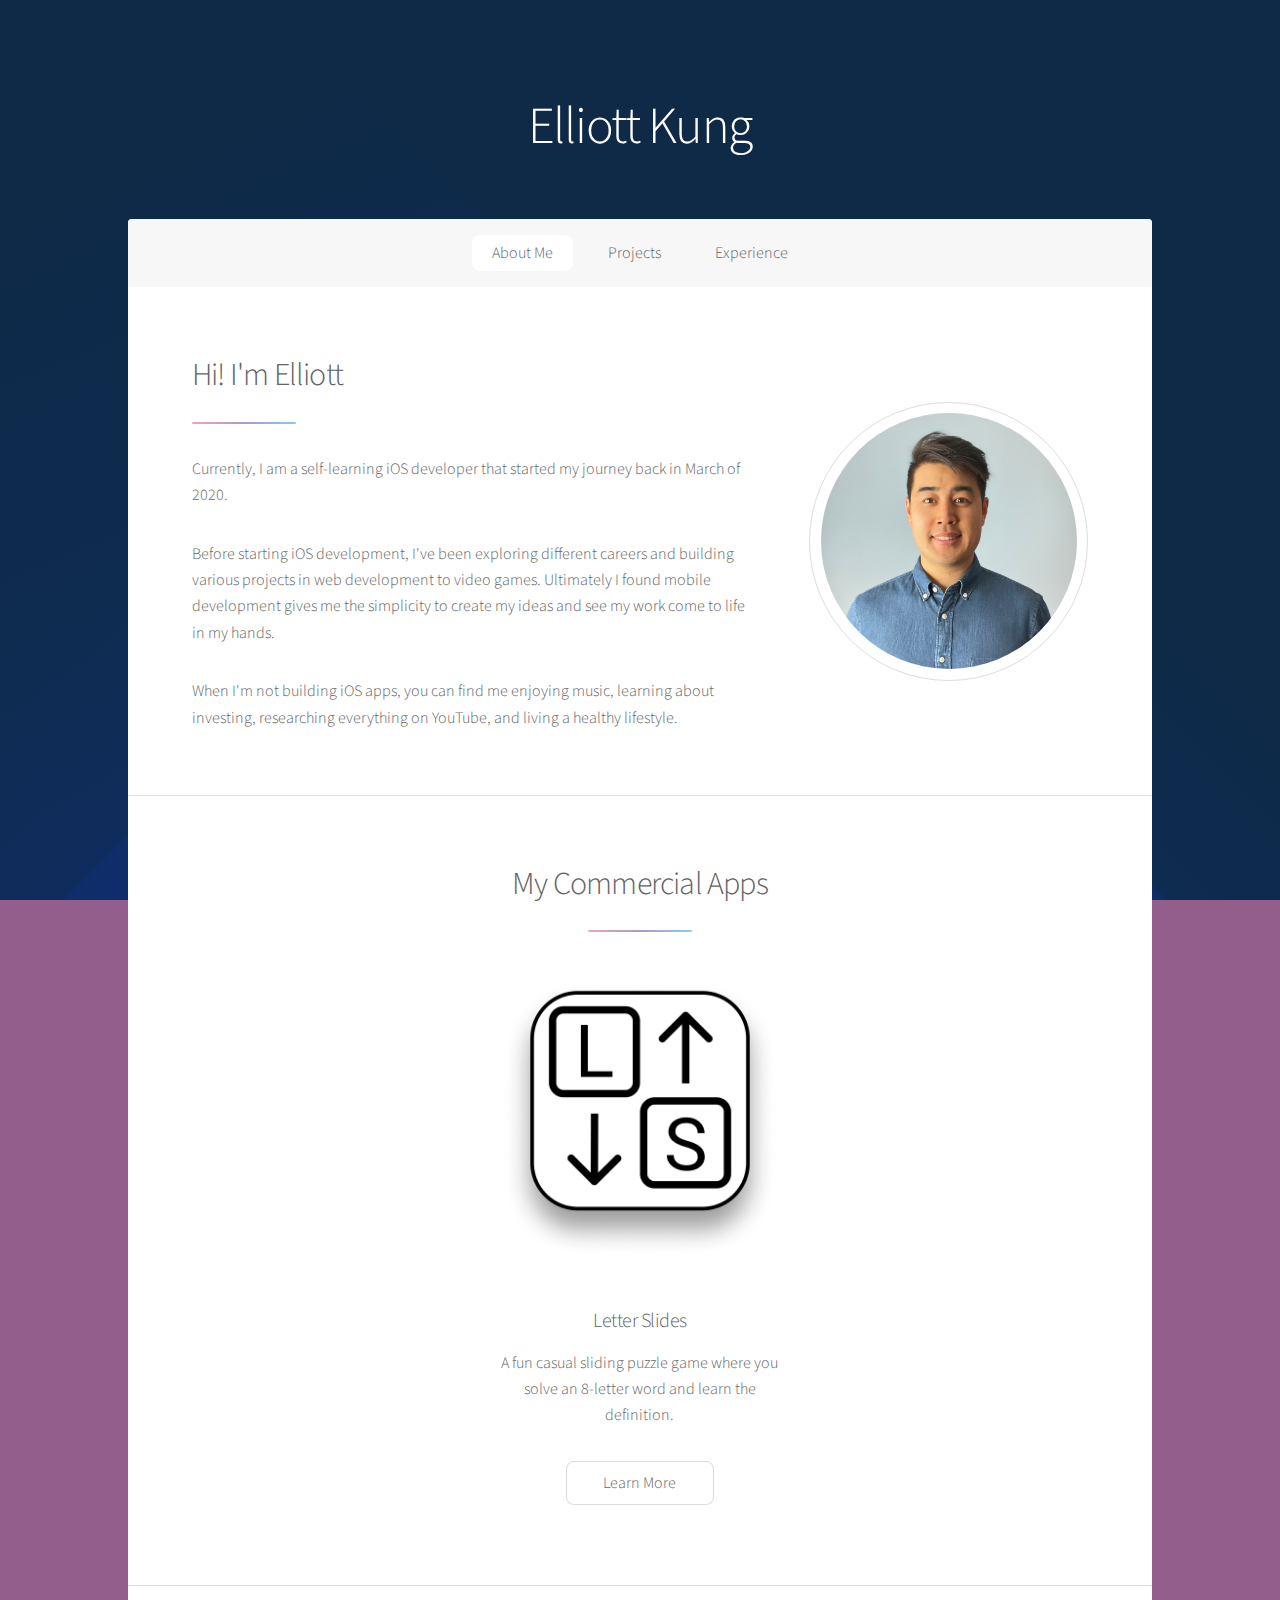
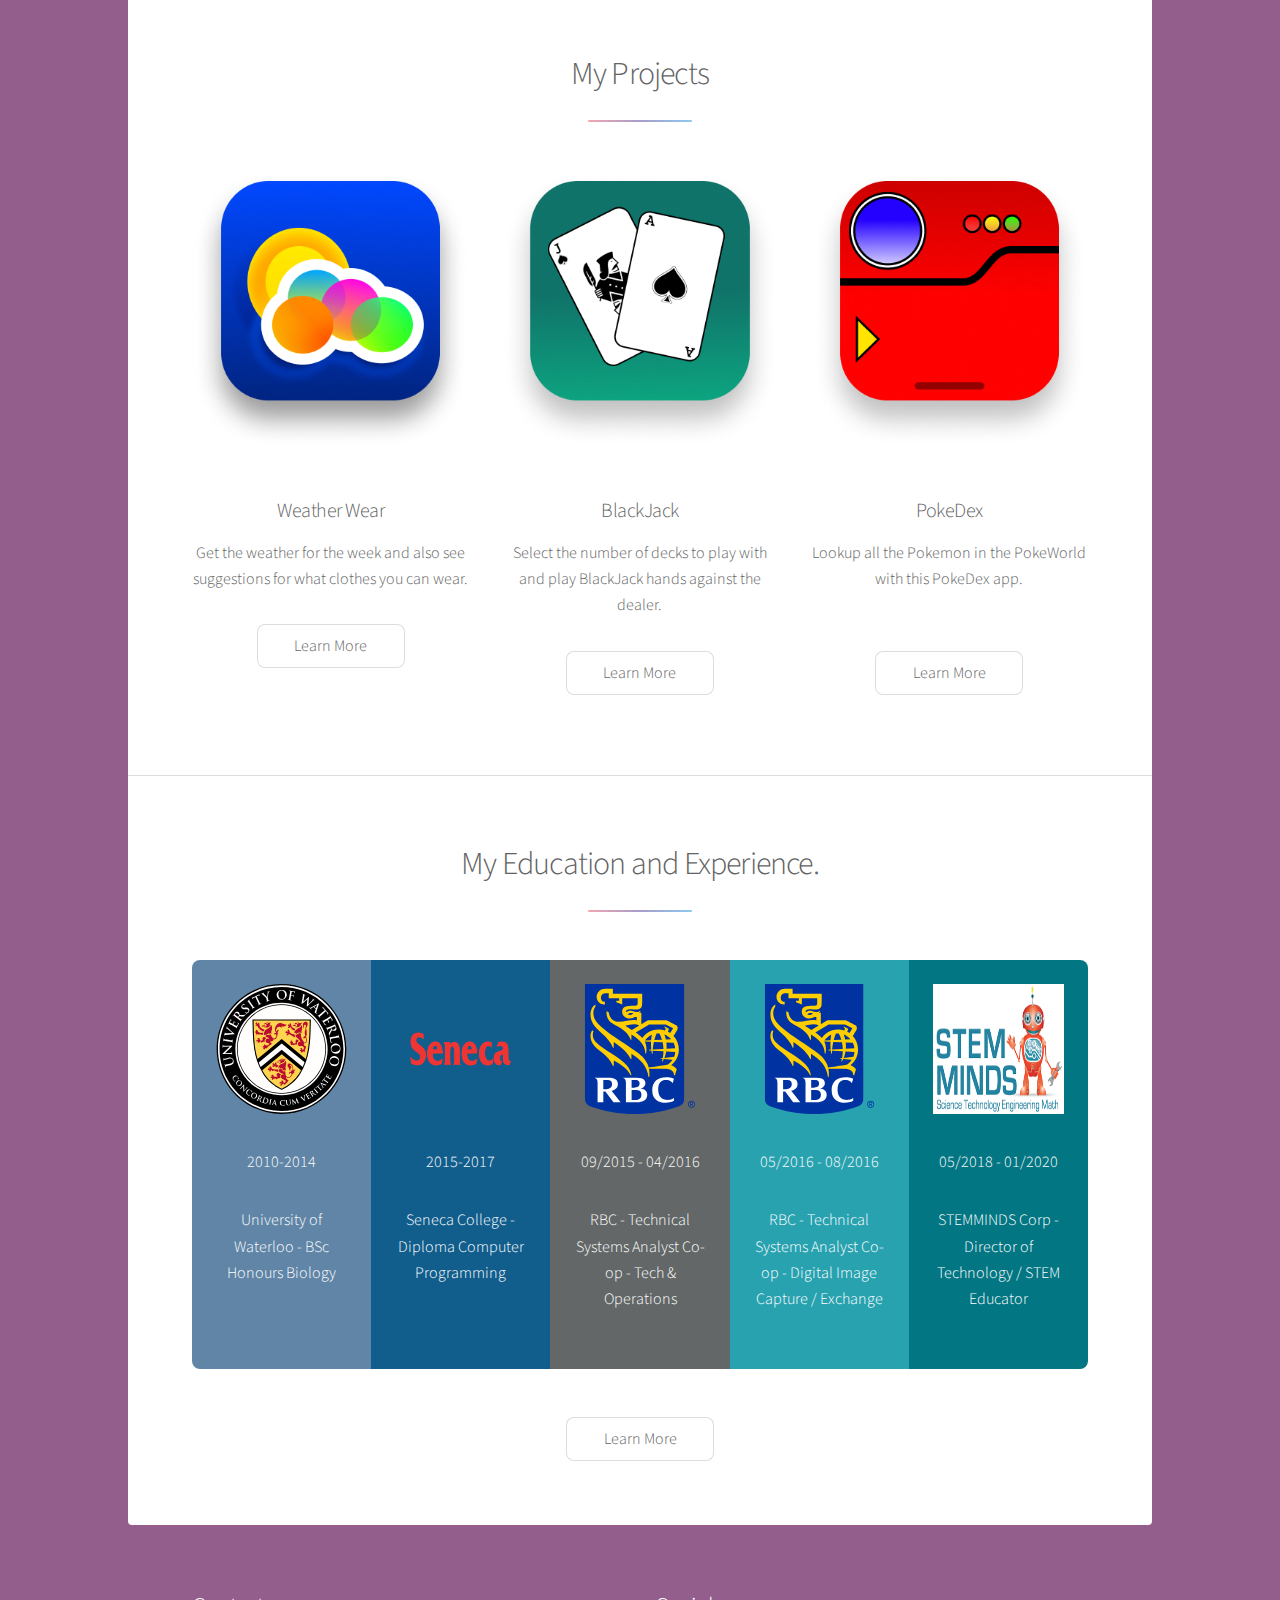
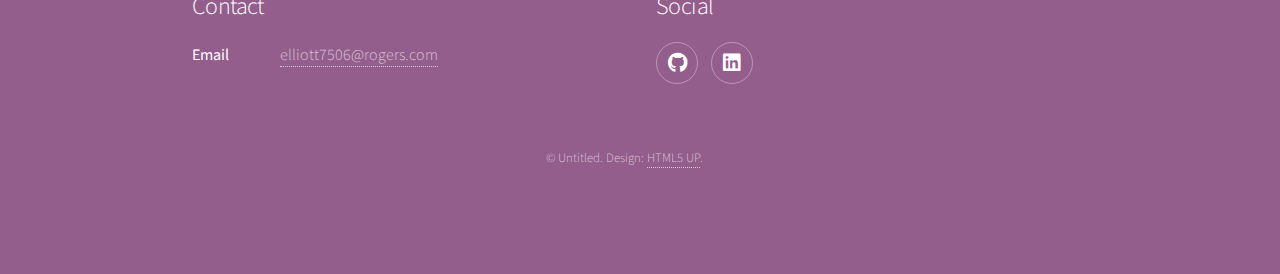
==== commit 538f9022: "add: letter slides project to my website with media and write up." ====
--- a/index.html
+++ b/index.html
@@ -56,6 +56,24 @@
 									</div>
 									<span class="image"><img src="images/portrait.jpeg" alt="" /></span>
 								</div>
+							</section>
+
+							<!-- My Commercial Apps -->
+							<section id="first" class="main special">
+								<header class="major">
+									<h2>My Commercial Apps</h2>
+								</header>
+								<ul class="features">
+									<li>
+										<span class="image main spotlight"><img src="images/LetterSlidesIcon-300.png" alt="" /></span>
+										<h3>Letter Slides</h3>
+										<p>A fun casual sliding puzzle game where you solve an 8-letter word and learn the definition. </p>
+										<a href="letterslides.html" class="button">Learn More</a>
+									</li>
+									
+									
+								</ul>
+								
 							</section>
 
 						<!-- Projects -->
--- a/assets/css/main.css
+++ b/assets/css/main.css
@@ -3864,6 +3864,12 @@
 	border: 5px solid black;
   }
 
+  #letterSlidesVideo{
+	width: 25%;
+	height: auto;
+	border: 5px solid black;
+  }
+
   /* hr line */
 
   hr.bold{
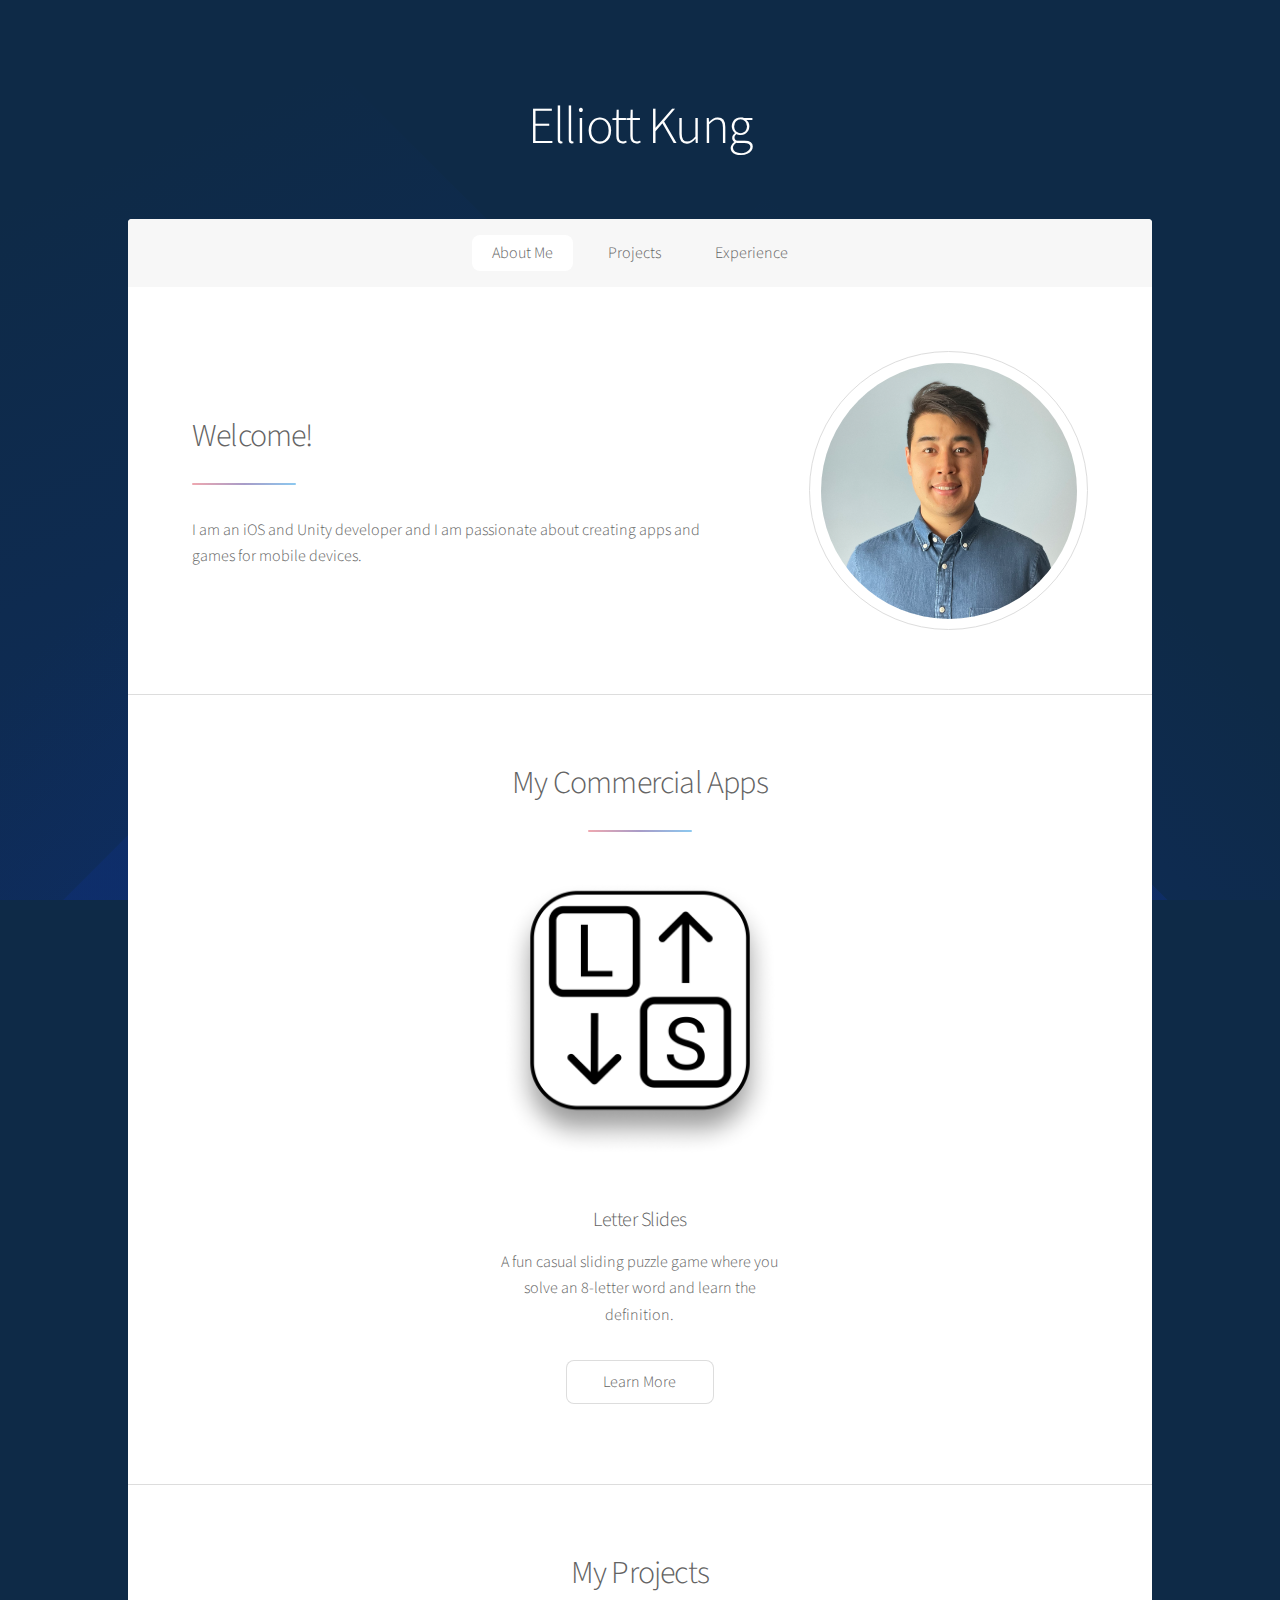
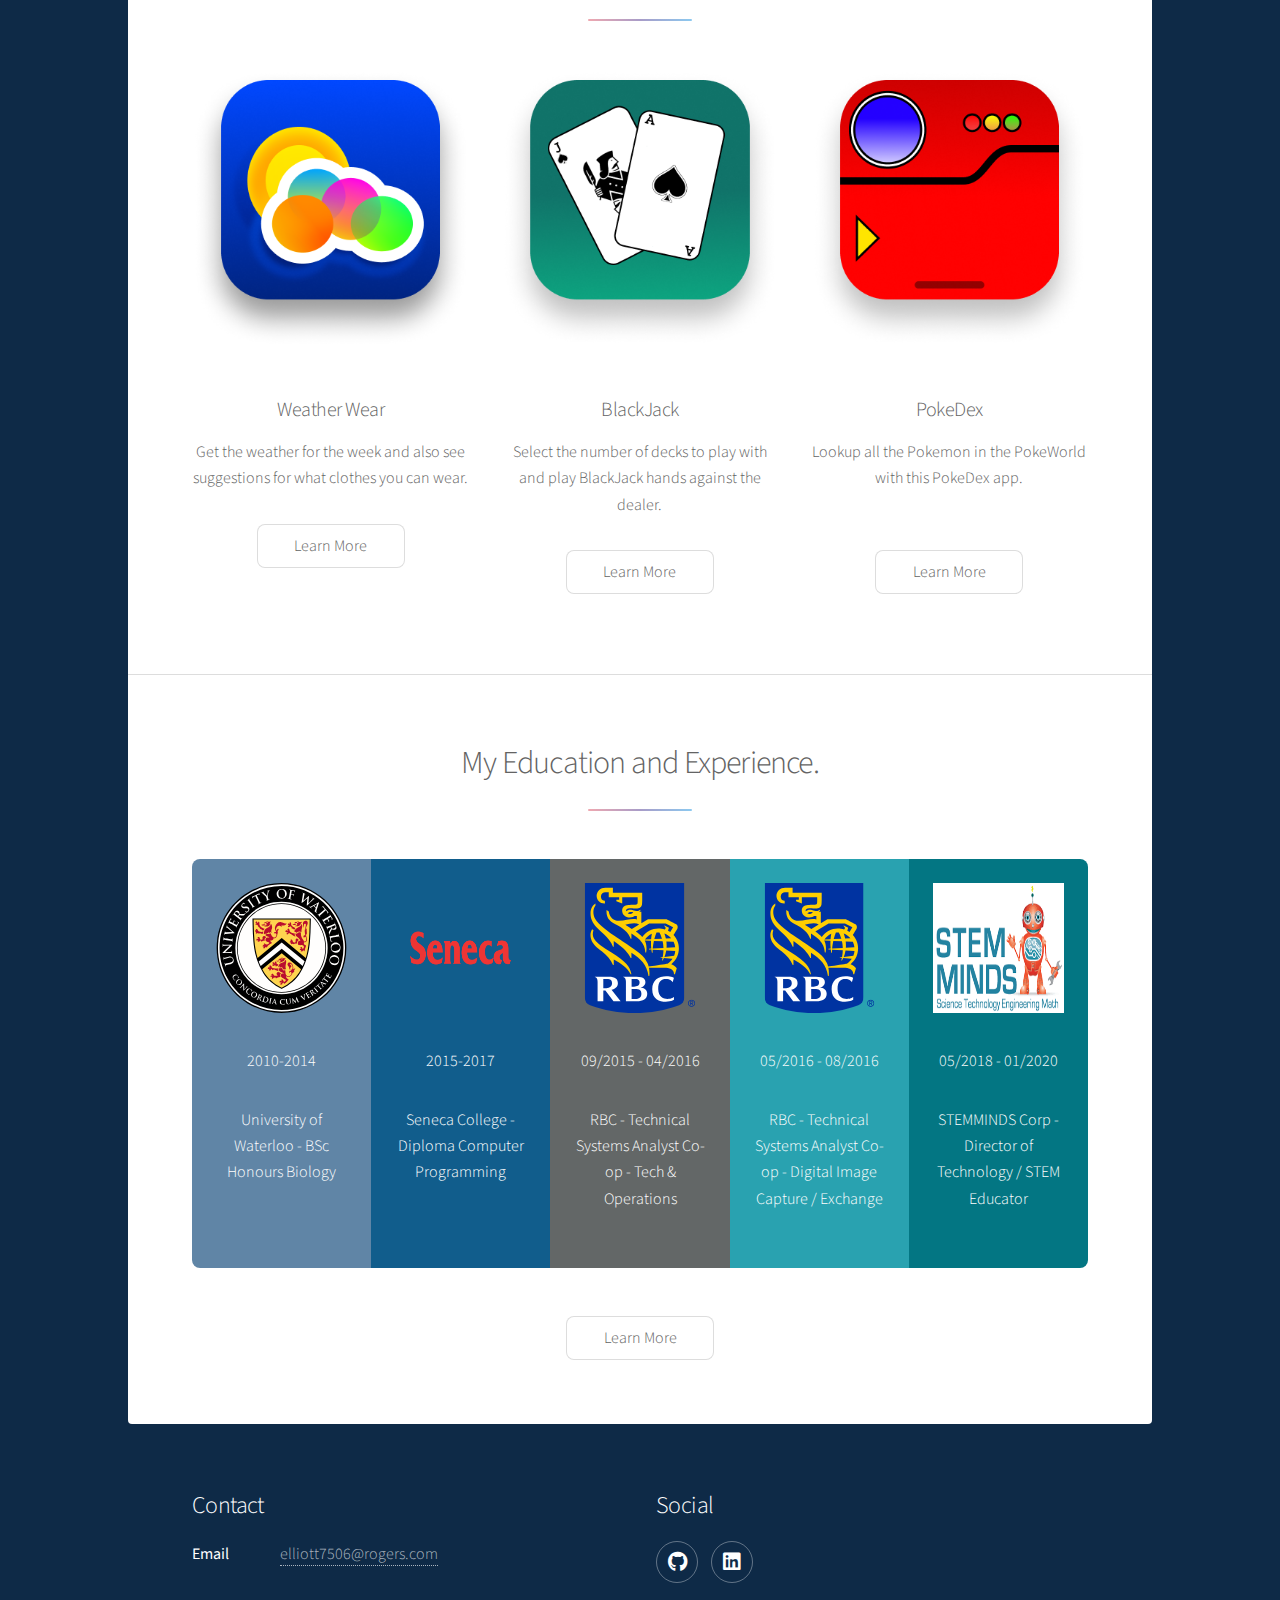
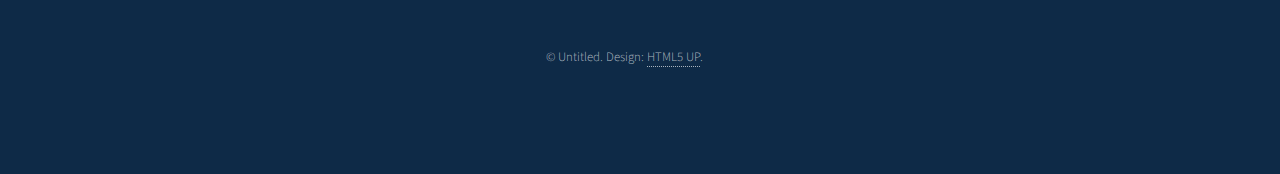
==== commit 3185959d: "update to index.html file" ====
--- a/index.html
+++ b/index.html
@@ -41,18 +41,13 @@
 								<div class="spotlight">
 									<div class="content">
 										<header class="major">
-											<h2>Hi! I'm Elliott</h2>
+											<h2>Welcome!</h2>
 										</header>
-										<p>Currently, I am a self-learning 
-											iOS developer that started my journey back in March of 2020.     
+										<p>I am an iOS and Unity developer and I am passionate about creating apps and games for 
+											mobile devices.      
 										</p>
-										<p>
-											Before starting iOS development, I've been exploring different careers and building various projects in web development to video games. 
-											Ultimately I found mobile development gives me the simplicity to create my ideas and see my work come to life in my hands.  
-										</p>
-										<p>
-											When I'm not building iOS apps, you can find me enjoying music, learning about investing, researching everything on YouTube, and living a healthy lifestyle. 
-										</p>
+										
+										
 									</div>
 									<span class="image"><img src="images/portrait.jpeg" alt="" /></span>
 								</div>
--- a/assets/css/main.css
+++ b/assets/css/main.css
@@ -99,7 +99,7 @@
 	}
 
 	body {
-		background-color: #935d8c;
+		background-color: #212488;
 		/* background-image: url("images/overlay.png"), -moz-linear-gradient(45deg, #141E26 15%, #262626 85%);
 		background-image: url("images/overlay.png"), -webkit-linear-gradient(45deg, #141E26 15%,#262626 85%);
 		background-image: url("images/overlay.png"), -ms-linear-gradient(45deg, #141E26 15%, #262626 85%);
@@ -126,7 +126,7 @@
 /* Type */
 
 	body {
-		background-color: #935d8c;
+		background-color: rgb(14, 42, 71);
 		color: rgba(255, 255, 255, 0.65);
 	}
 
@@ -3864,6 +3864,7 @@
 	border: 5px solid black;
   }
 
+
   #letterSlidesVideo{
 	width: 25%;
 	height: auto;
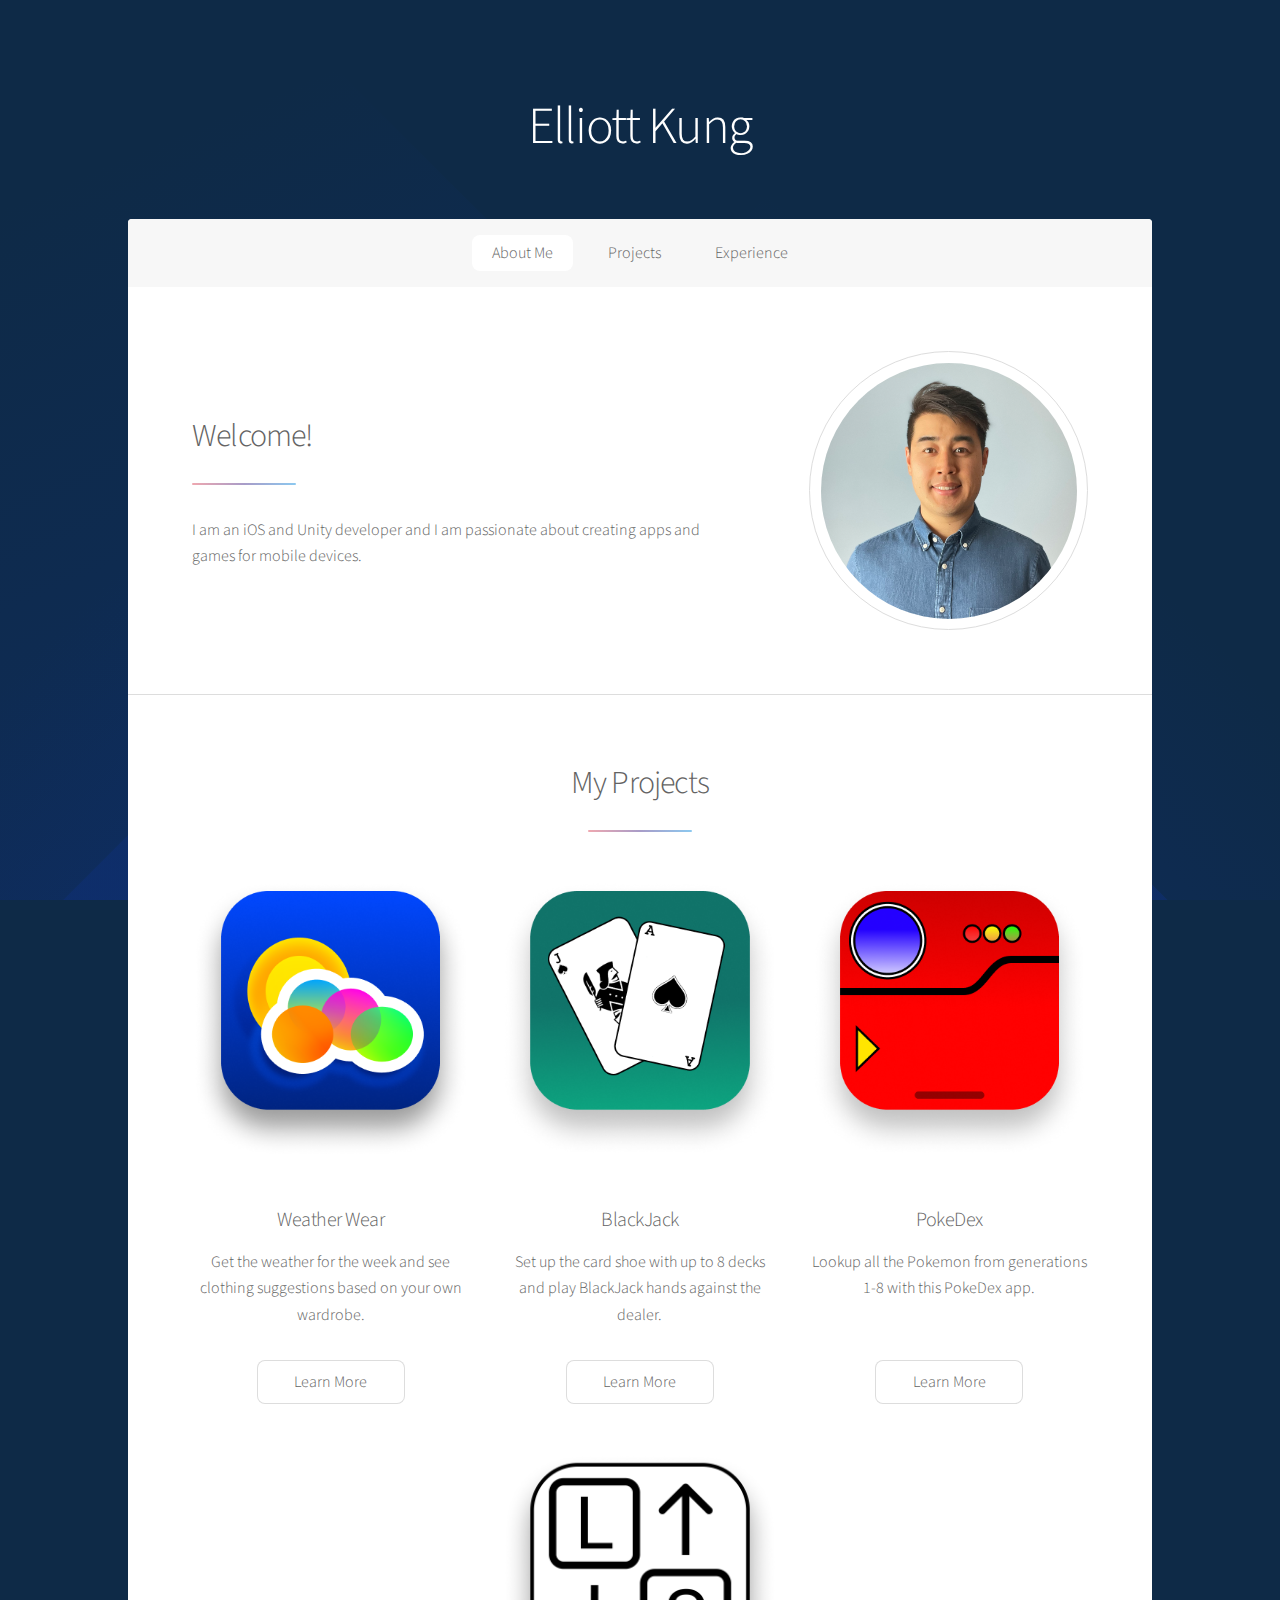
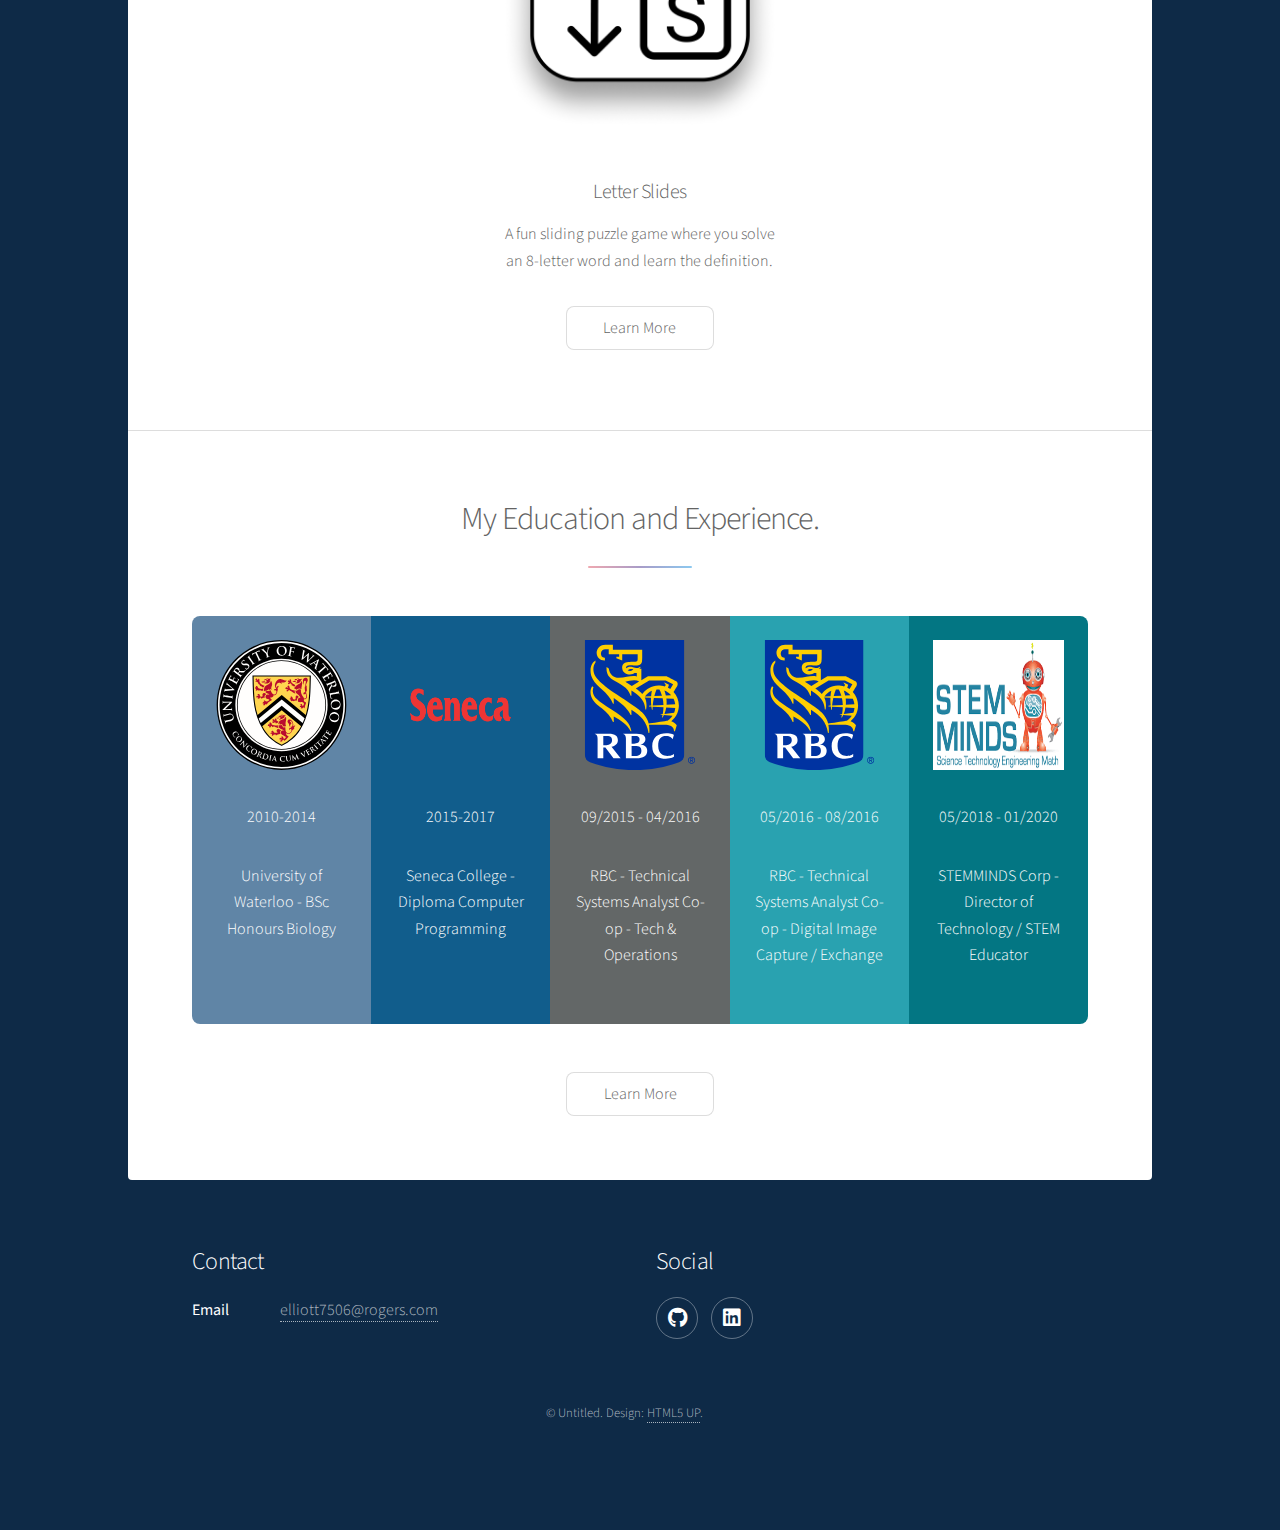
==== commit d359c4f9: "add: new html page for weather wear with extra technical details, some layout changes." ====
--- a/index.html
+++ b/index.html
@@ -53,23 +53,7 @@
 								</div>
 							</section>
 
-							<!-- My Commercial Apps -->
-							<section id="first" class="main special">
-								<header class="major">
-									<h2>My Commercial Apps</h2>
-								</header>
-								<ul class="features">
-									<li>
-										<span class="image main spotlight"><img src="images/LetterSlidesIcon-300.png" alt="" /></span>
-										<h3>Letter Slides</h3>
-										<p>A fun casual sliding puzzle game where you solve an 8-letter word and learn the definition. </p>
-										<a href="letterslides.html" class="button">Learn More</a>
-									</li>
-									
-									
-								</ul>
-								
-							</section>
+							
 
 						<!-- Projects -->
 							<section id="first" class="main special">
@@ -80,21 +64,29 @@
 									<li>
 										<span class="image main spotlight"><img src="images/iconWW.png" alt="" /></span>
 										<h3>Weather Wear</h3>
-										<p>Get the weather for the week and also see suggestions for what clothes you can wear.</p>
+										<p>Get the weather for the week and see clothing suggestions based on your own wardrobe.
+										</p>
+										
 										<a href="weatherwear.html" class="button">Learn More</a>
 									</li>
 									<li>
 										<span class="image main spotlight"><img src="images/iconBlJ.png" alt="" /></span>
 										<h3>BlackJack</h3>
-										<p>Select the number of decks to play with and play BlackJack hands against the dealer.</p>
+										<p>Set up the card shoe with  up to 8 decks and play BlackJack hands against the dealer.</p>
 										<a href="blackjack.html" class="button">Learn More</a>
 									</li>
 									<li>
 										<span class="image main spotlight"><img src="images/iconPokedex.png" alt="" /></span>
 										<h3>PokeDex</h3>
-										<p>Lookup all the Pokemon in the PokeWorld with this PokeDex app.</p>
+										<p>Lookup all the Pokemon from generations 1-8 with this PokeDex app.</p>
 										<br>
 										<a href="pokedex.html" class="button">Learn More</a>
+									</li>
+									<li>
+										<span class="image main spotlight"><img src="images/LetterSlidesIcon-300.png" alt="" /></span>
+										<h3>Letter Slides</h3>
+										<p>A fun sliding puzzle game where you solve an 8-letter word and learn the definition. </p>
+										<a href="letterslides.html" class="button">Learn More</a>
 									</li>
 									
 								</ul>
--- a/assets/css/main.css
+++ b/assets/css/main.css
@@ -3843,7 +3843,7 @@
   /* Video */
 
   #weatherWearVideo{
-	  width: 100%;
+	  width: 75%;
 	  height: auto;
 	  
   }
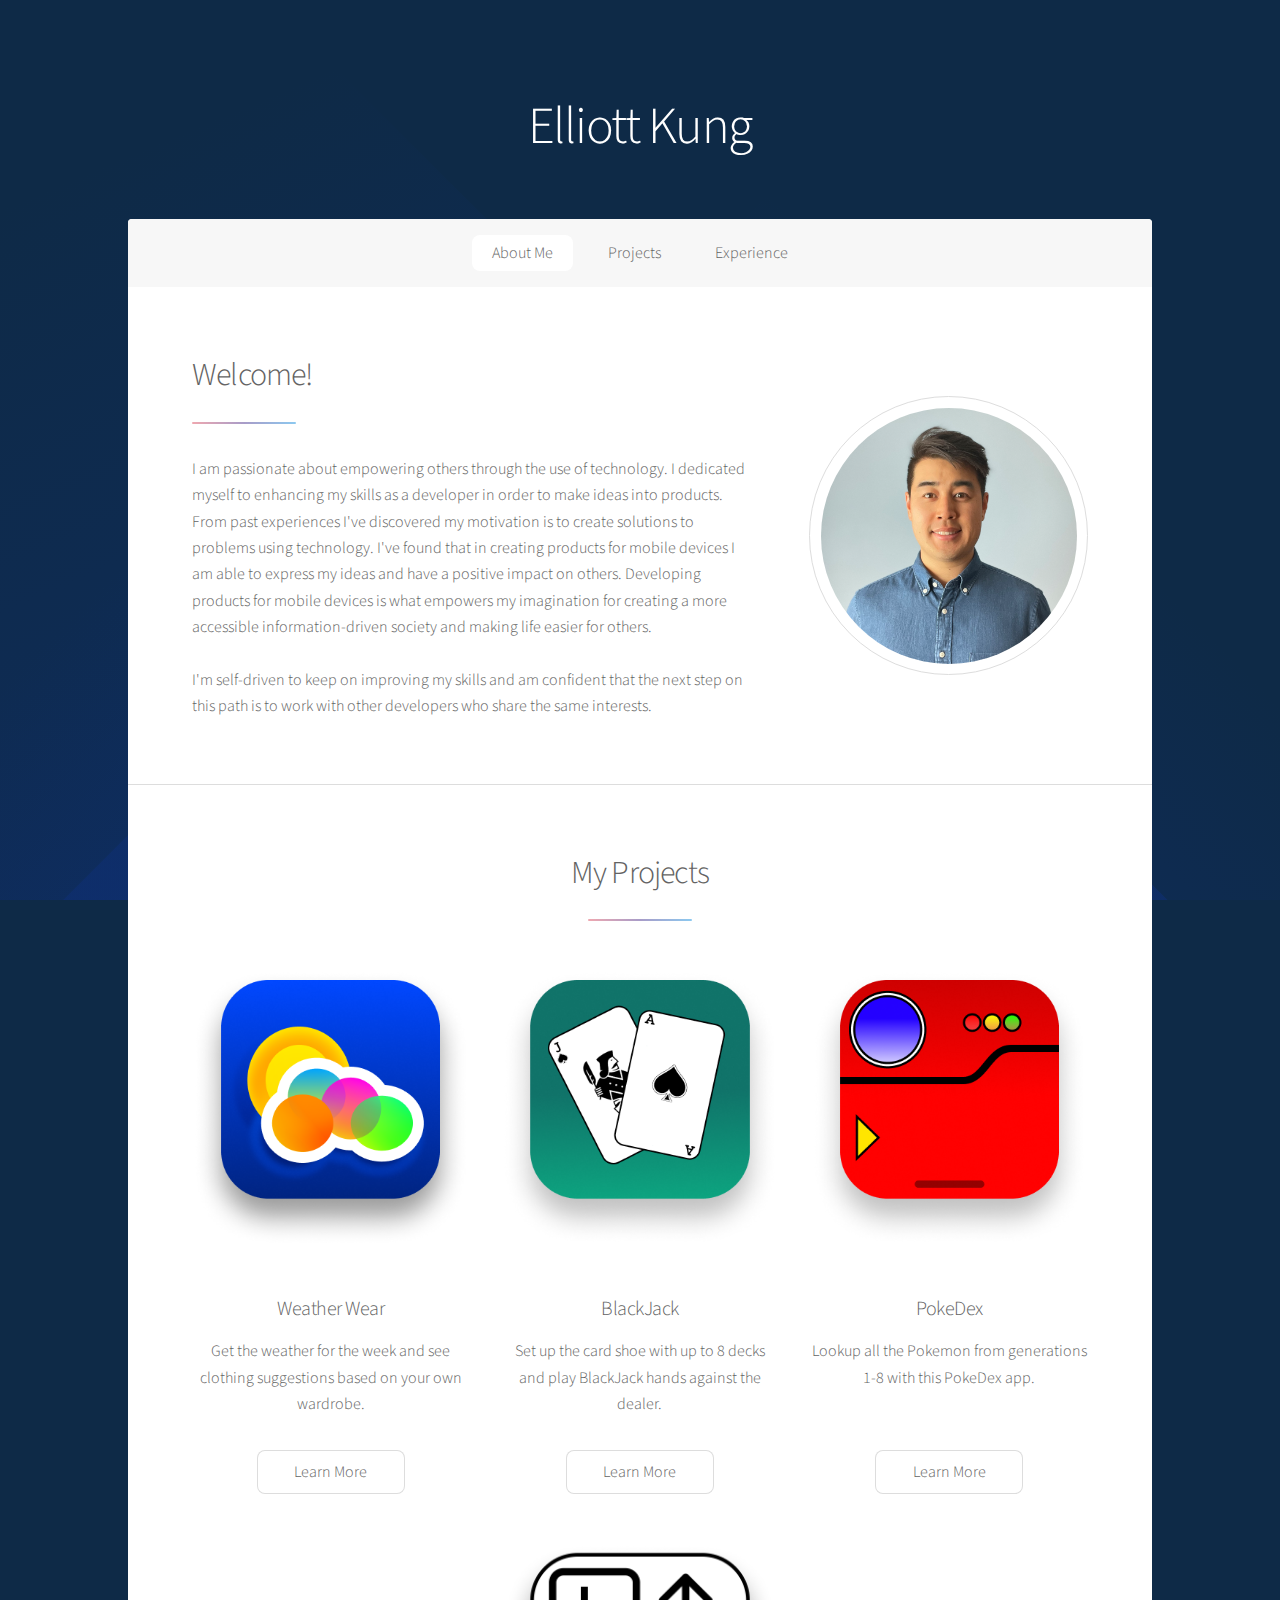
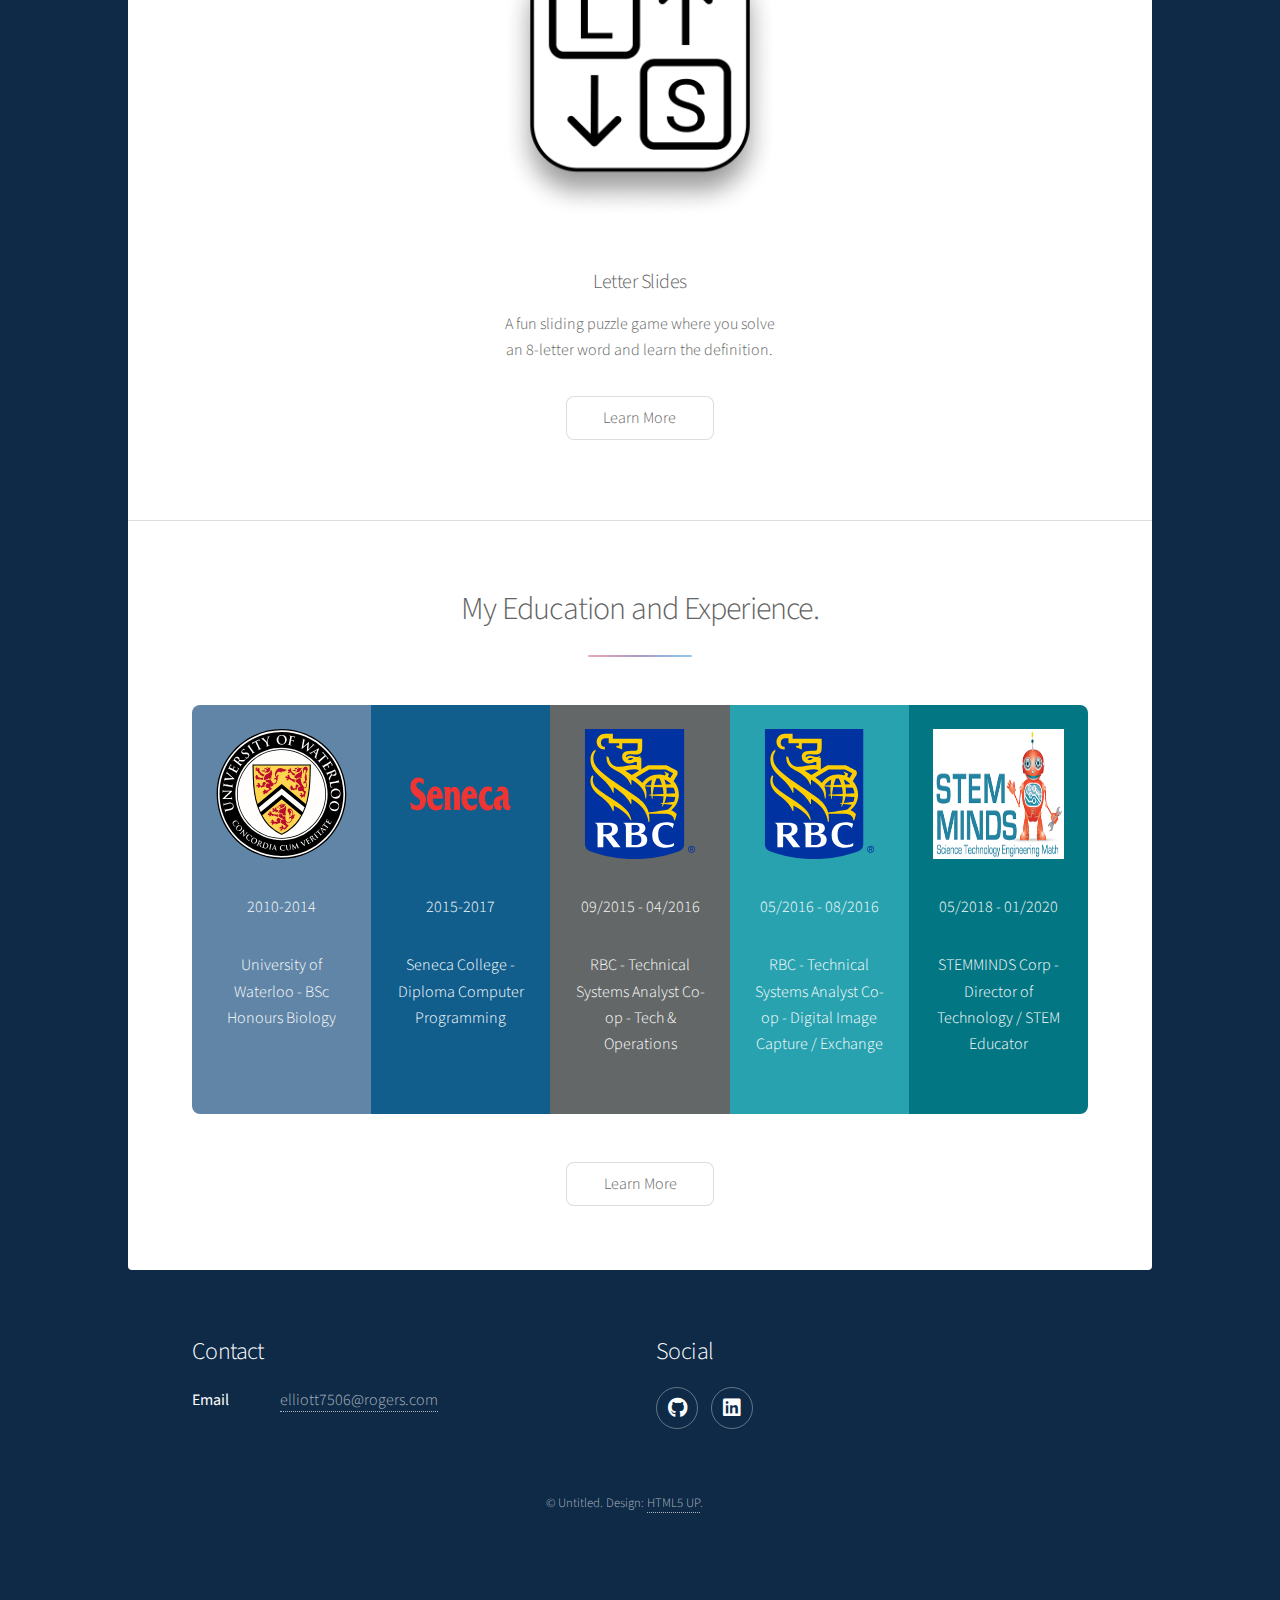
==== commit ffebd362: "update: letter slides extra details page, work experience resume details." ====
--- a/index.html
+++ b/index.html
@@ -43,8 +43,15 @@
 										<header class="major">
 											<h2>Welcome!</h2>
 										</header>
-										<p>I am an iOS and Unity developer and I am passionate about creating apps and games for 
-											mobile devices.      
+										<p>
+											I am passionate about empowering others through the use of technology. I dedicated myself to enhancing my skills as a developer in order to make ideas into products. 
+											From past experiences I've discovered my motivation is to create solutions to problems using technology. 
+											I've found that in creating products for mobile devices I am able to express my ideas and have a positive impact on others. 
+											Developing products for mobile devices is what empowers my imagination for creating a more accessible information-driven society and making life easier for others.    
+											<br><br>
+											
+											I'm self-driven to keep on improving my skills and am confident that the next step on this path is to work with other developers who share the same interests.    
+     
 										</p>
 										
 										
--- a/assets/css/main.css
+++ b/assets/css/main.css
@@ -3854,7 +3854,7 @@
   }
 
   #SMGameDemos{
-	  width: 100%;
+	  width: 95%;
 	  height: auto;
   }
 
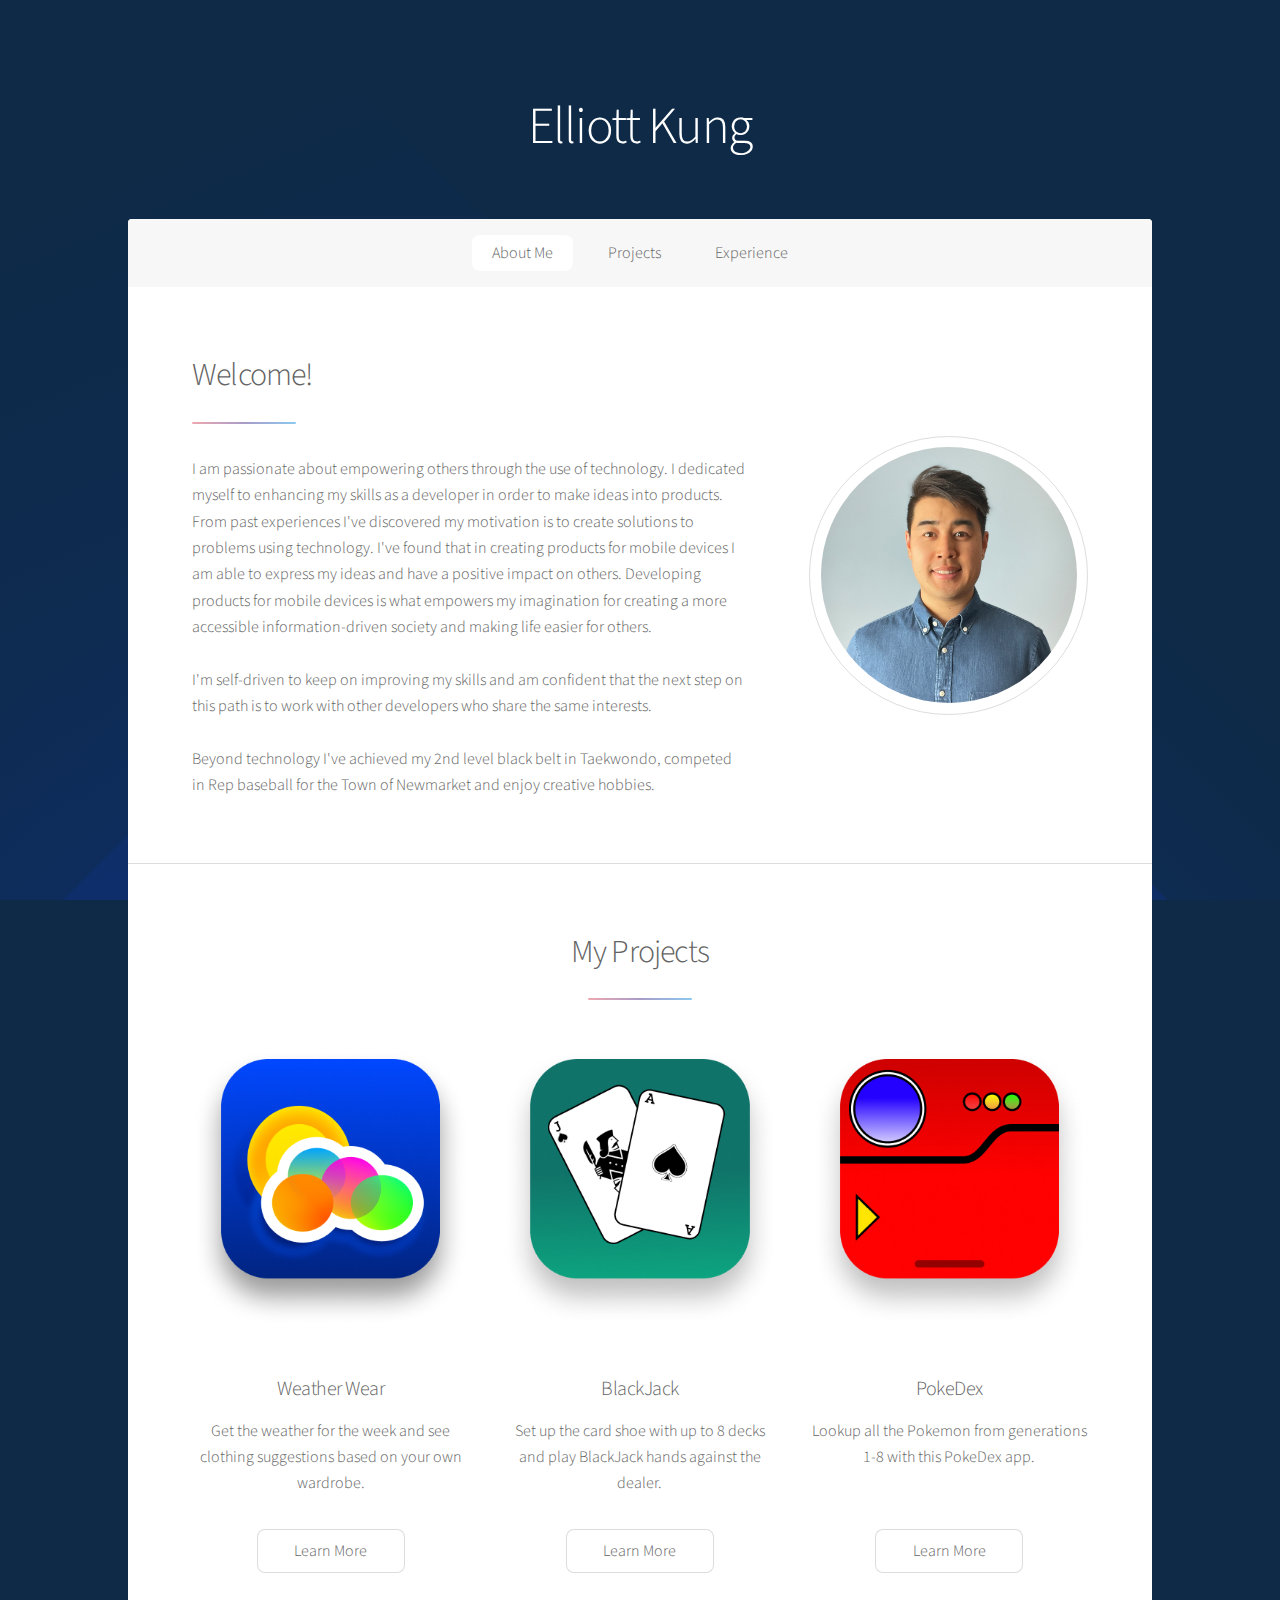
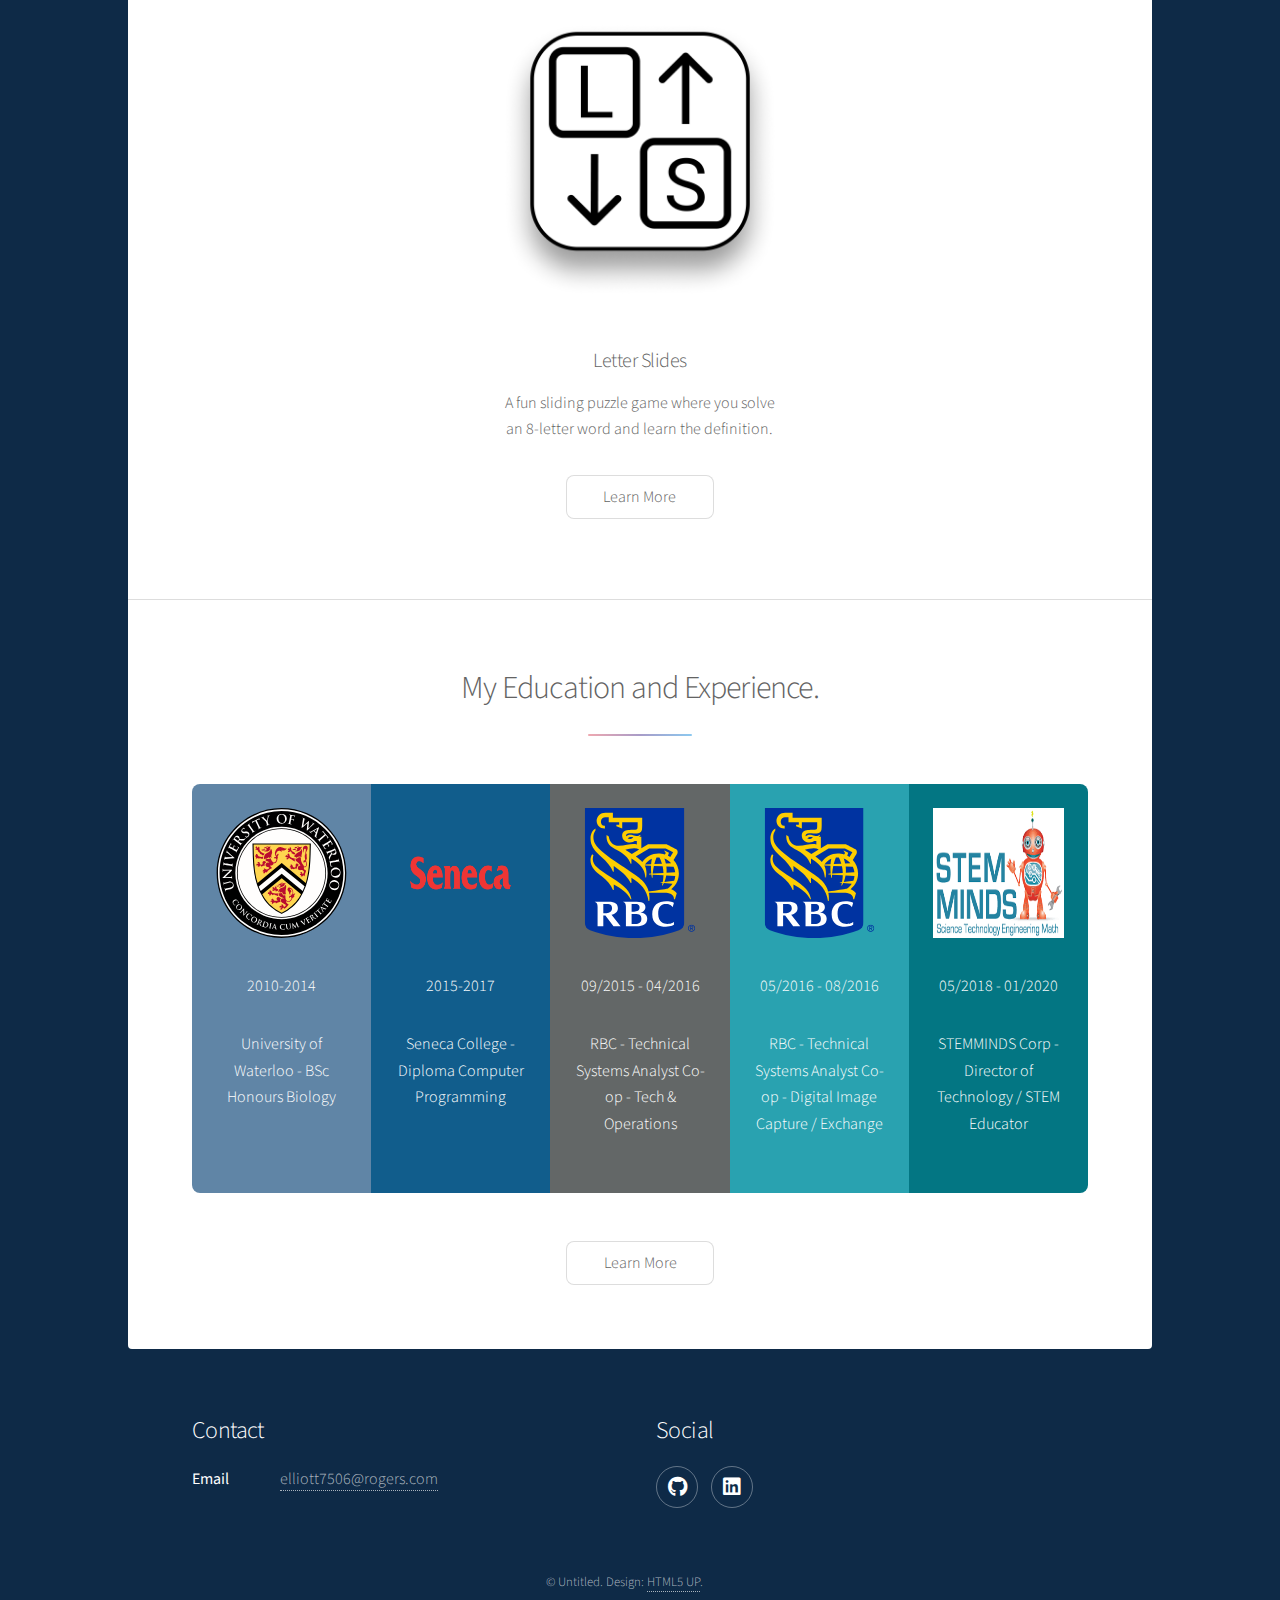
==== commit 301bccb0: "update: resume page and index page details." ====
--- a/index.html
+++ b/index.html
@@ -51,7 +51,9 @@
 											<br><br>
 											
 											I'm self-driven to keep on improving my skills and am confident that the next step on this path is to work with other developers who share the same interests.    
-     
+											<br><br>
+											Beyond technology I've achieved my 2nd level black belt in Taekwondo, competed in Rep baseball for 
+											the Town of Newmarket and enjoy creative hobbies. 
 										</p>
 										
 										
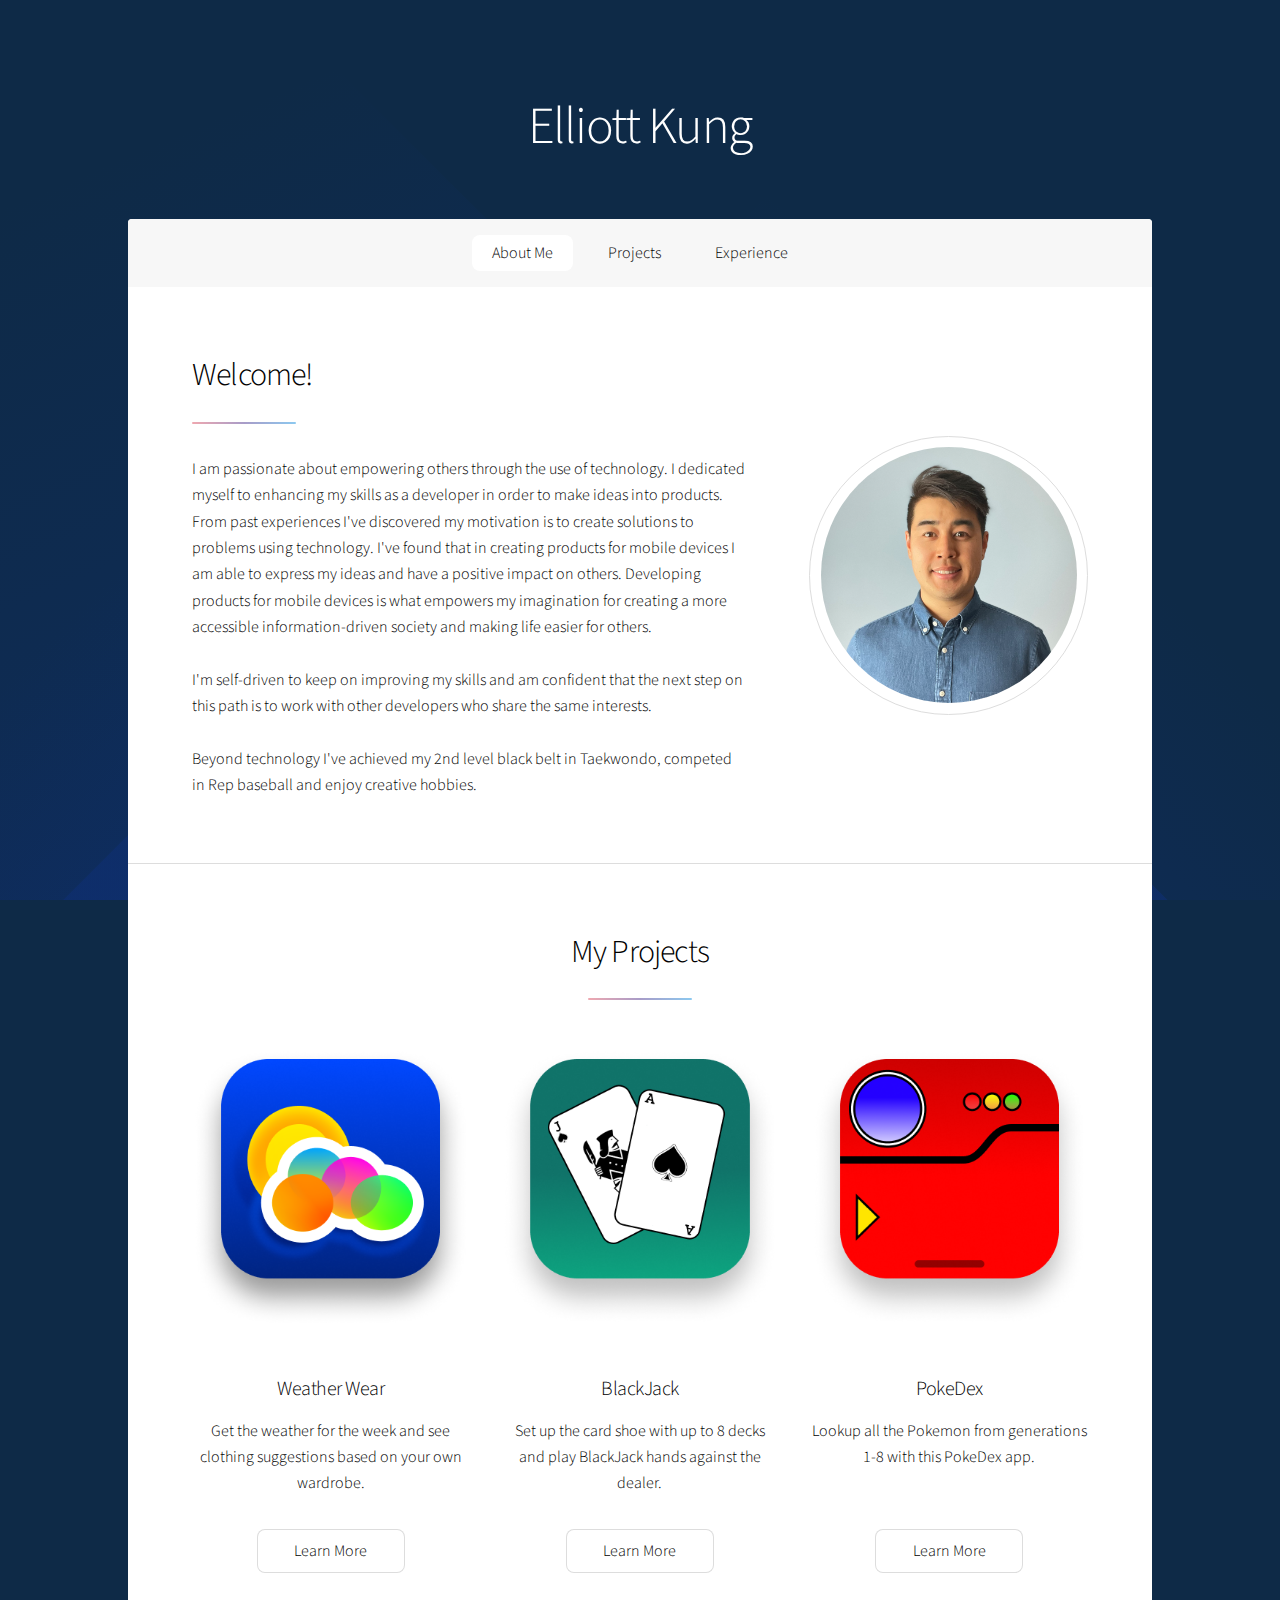
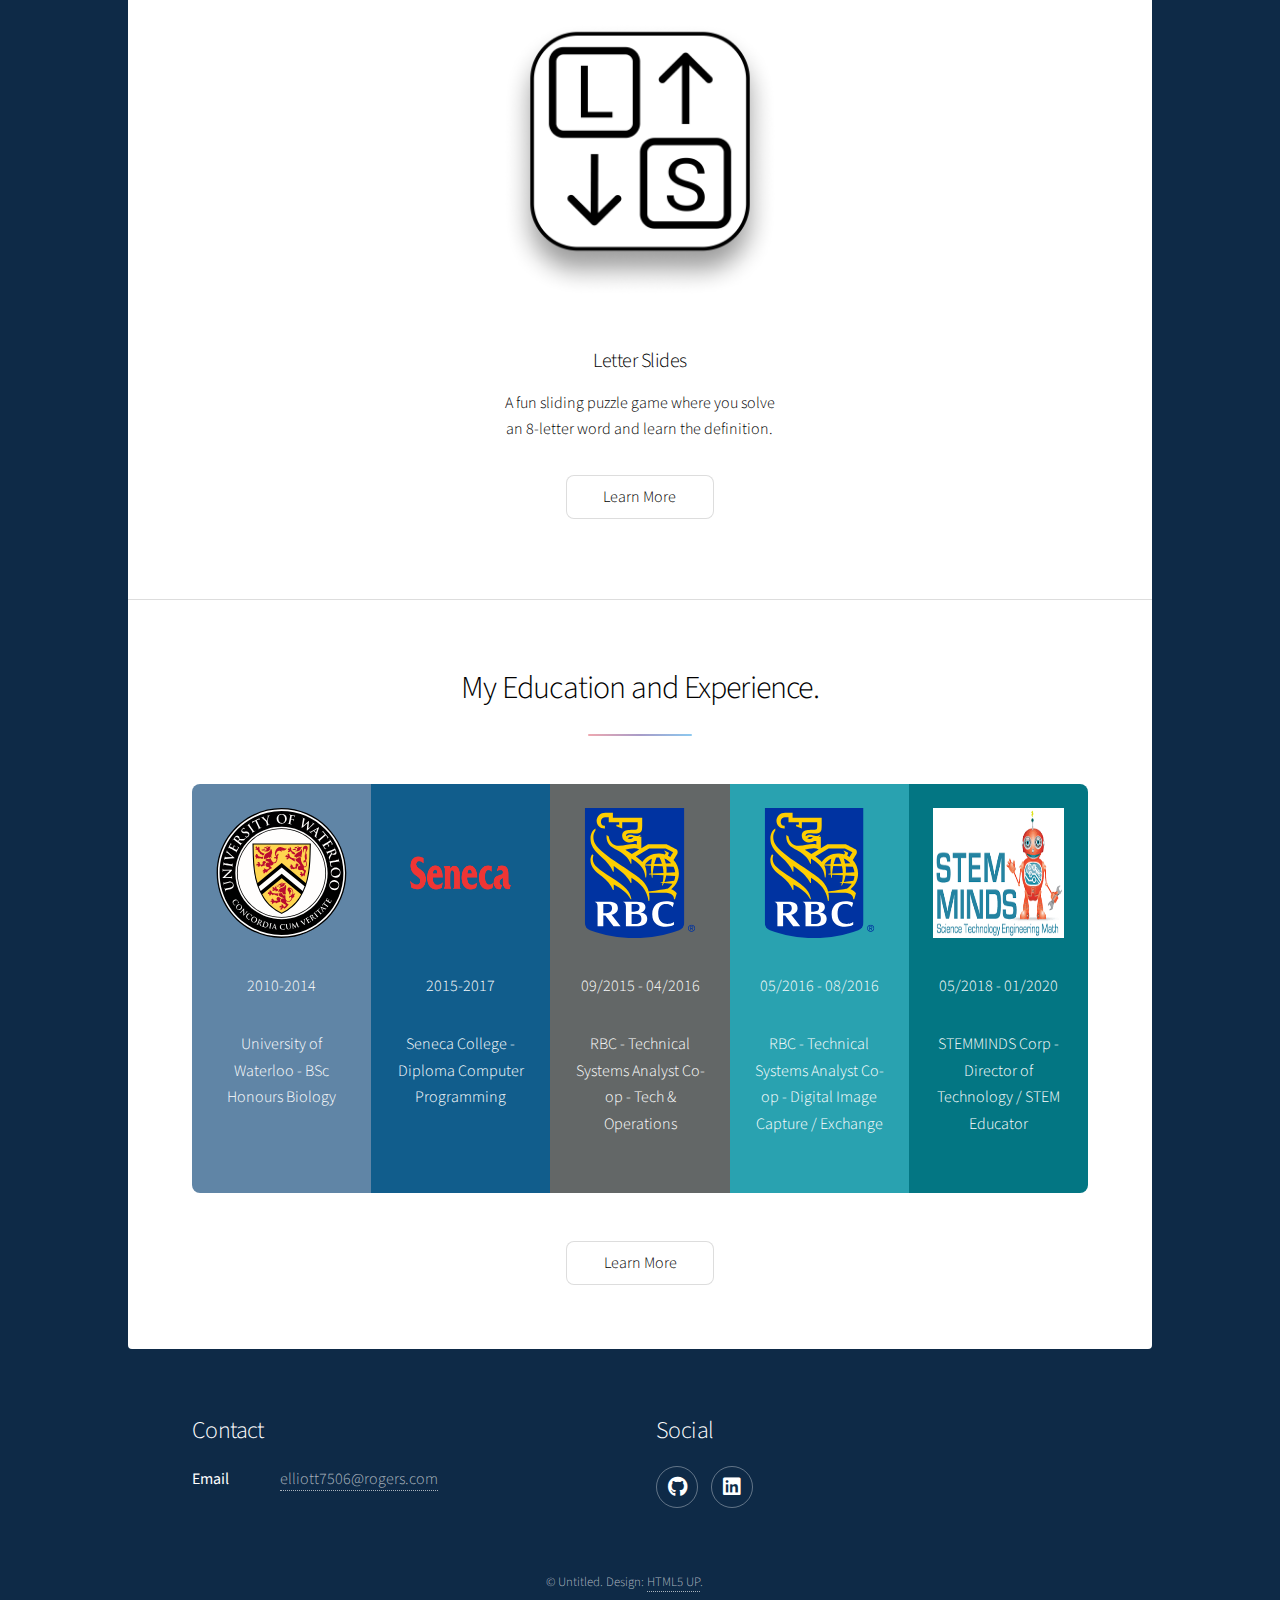
==== commit 2850184b: "update to index.html" ====
--- a/index.html
+++ b/index.html
@@ -52,8 +52,8 @@
 											
 											I'm self-driven to keep on improving my skills and am confident that the next step on this path is to work with other developers who share the same interests.    
 											<br><br>
-											Beyond technology I've achieved my 2nd level black belt in Taekwondo, competed in Rep baseball for 
-											the Town of Newmarket and enjoy creative hobbies. 
+											Beyond technology I've achieved my 2nd level black belt in Taekwondo, competed in Rep baseball
+											and enjoy creative hobbies. 
 										</p>
 										
 										
--- a/assets/css/main.css
+++ b/assets/css/main.css
@@ -3223,7 +3223,7 @@
 		-ms-transition: background-color 0.2s ease, border-top-left-radius 0.2s ease, border-top-right-radius 0.2s ease, padding 0.2s ease;
 		transition: background-color 0.2s ease, border-top-left-radius 0.2s ease, border-top-right-radius 0.2s ease, padding 0.2s ease;
 		background-color: #ffffff;
-		color: #636363;
+		color: #000000;
 		position: absolute;
 		width: 64em;
 		max-width: calc(100% - 4em);
@@ -3236,19 +3236,19 @@
 	}
 
 		#nav input, #nav select, #nav textarea {
-			color: #636363;
+			color: #000000;
 		}
 
 		#nav a:hover {
-			color: #636363;
+			color: #000000;
 		}
 
 		#nav strong, #nav b {
-			color: #636363;
+			color: #000000;
 		}
 
 		#nav h1, #nav h2, #nav h3, #nav h4, #nav h5, #nav h6 {
-			color: #636363;
+			color: #000000;
 		}
 
 		#nav blockquote {
@@ -3342,24 +3342,24 @@
 
 	#main {
 		background-color: #ffffff;
-		color: #636363;
+		color: #000000;
 		border-radius: 0.25em;
 	}
 
 		#main input, #main select, #main textarea {
-			color: #636363;
+			color: #000000;
 		}
 
 		#main a:hover {
-			color: #636363;
+			color: #000000;
 		}
 
 		#main strong, #main b {
-			color: #636363;
+			color: #000000;
 		}
 
 		#main h1, #main h2, #main h3, #main h4, #main h5, #main h6 {
-			color: #636363;
+			color: #000000;
 		}
 
 		#main blockquote {
@@ -3386,7 +3386,7 @@
 		#main .button {
 			background-color: transparent;
 			box-shadow: inset 0 0 0 1px #dddddd;
-			color: #636363 !important;
+			color: #000000 !important;
 		}
 
 			#main input[type="submit"]:hover,
@@ -3448,7 +3448,7 @@
 				}
 
 		#main label {
-			color: #636363;
+			color: #000000;
 		}
 
 		#main input[type="text"],
@@ -3474,13 +3474,13 @@
 		}
 
 			#main select option {
-				color: #636363;
+				color: #000000;
 				background: #ffffff;
 			}
 
 		#main input[type="checkbox"] + label,
 		#main input[type="radio"] + label {
-			color: #636363;
+			color: #000000;
 		}
 
 			#main input[type="checkbox"] + label:before,
@@ -3491,8 +3491,8 @@
 
 		#main input[type="checkbox"]:checked + label:before,
 		#main input[type="radio"]:checked + label:before {
-			background-color: #636363;
-			border-color: #636363;
+			background-color: #000000;
+			border-color: #000000;
 			color: #ffffff;
 		}
 
@@ -3532,7 +3532,7 @@
 
 		#main .icon.alt {
 			border-color: #dddddd;
-			color: #636363;
+			color: #000000;
 		}
 
 			#main .icon.alt:hover {
@@ -3548,7 +3548,7 @@
 		}
 
 		#main dl dt {
-			color: #636363;
+			color: #000000;
 		}
 
 		#main header.major h2:after {
@@ -3568,7 +3568,7 @@
 			}
 
 		#main table th {
-			color: #636363;
+			color: #000000;
 		}
 
 		#main table thead {
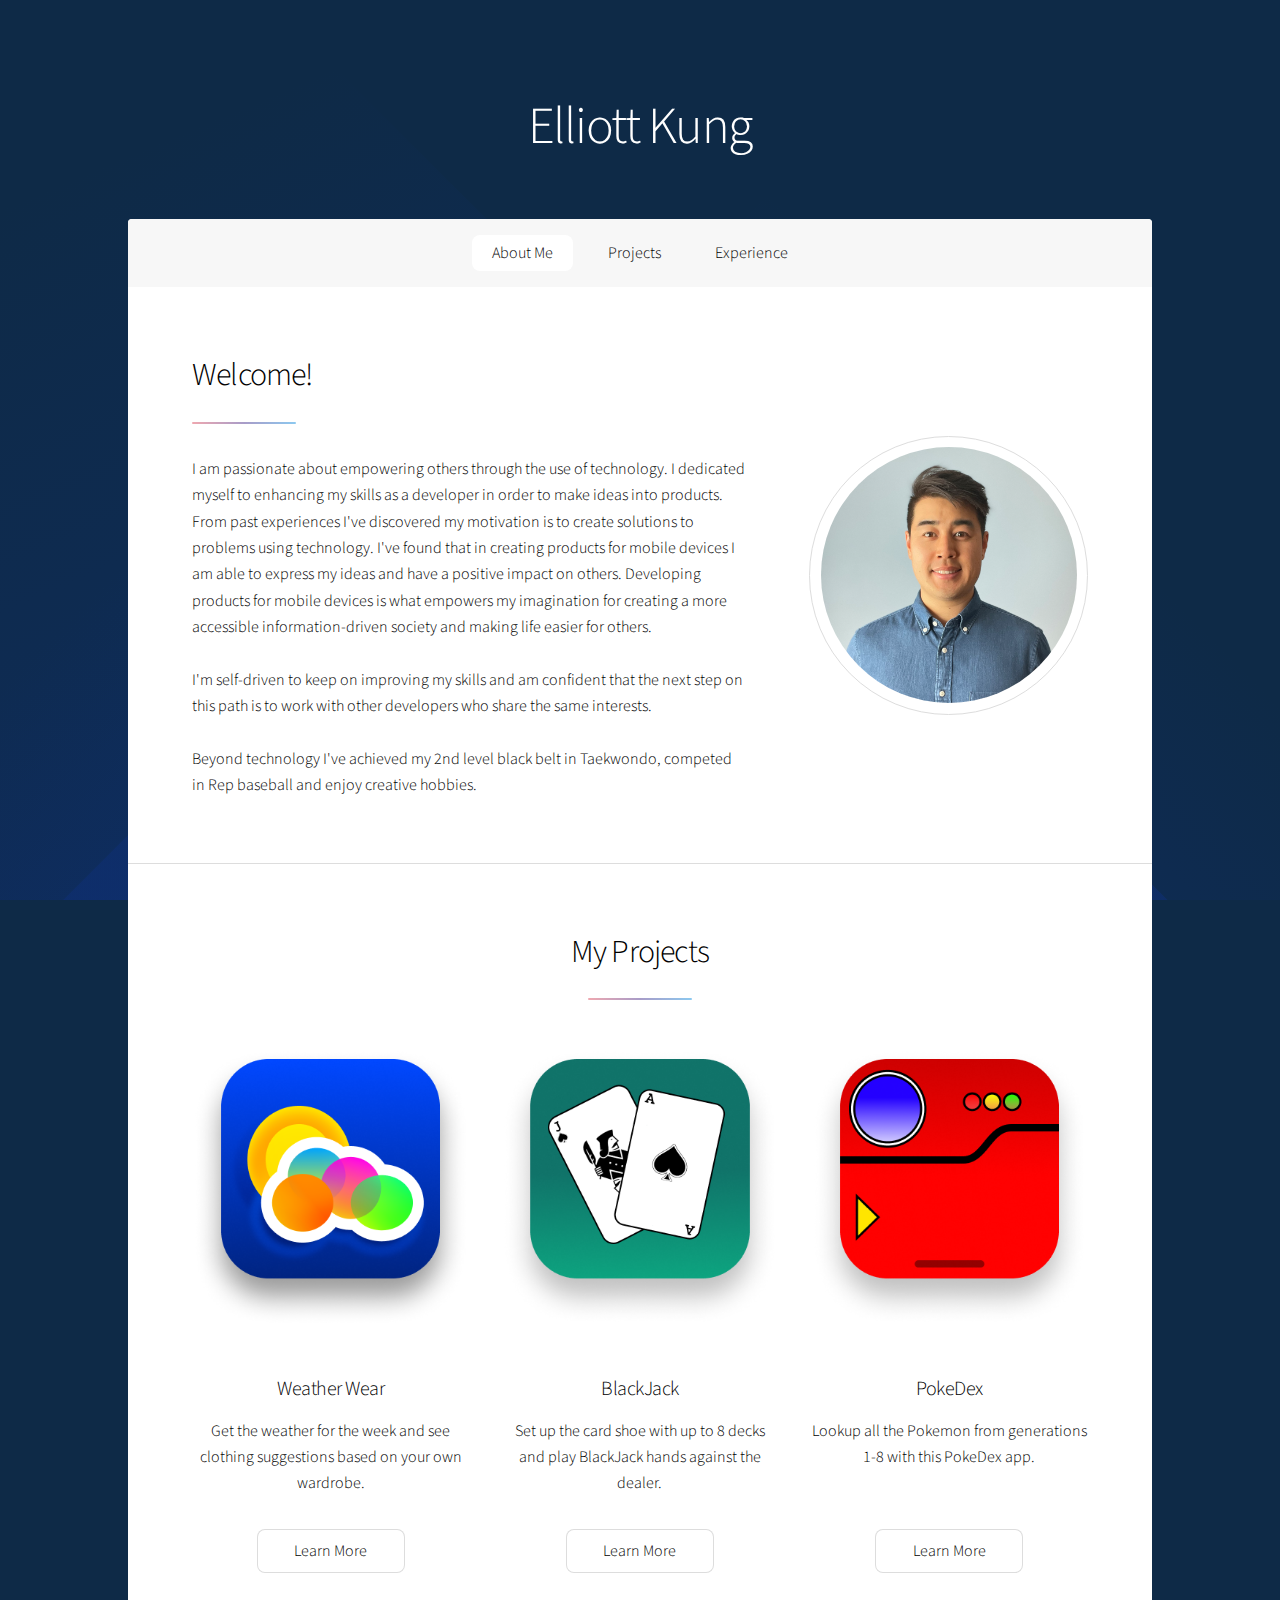
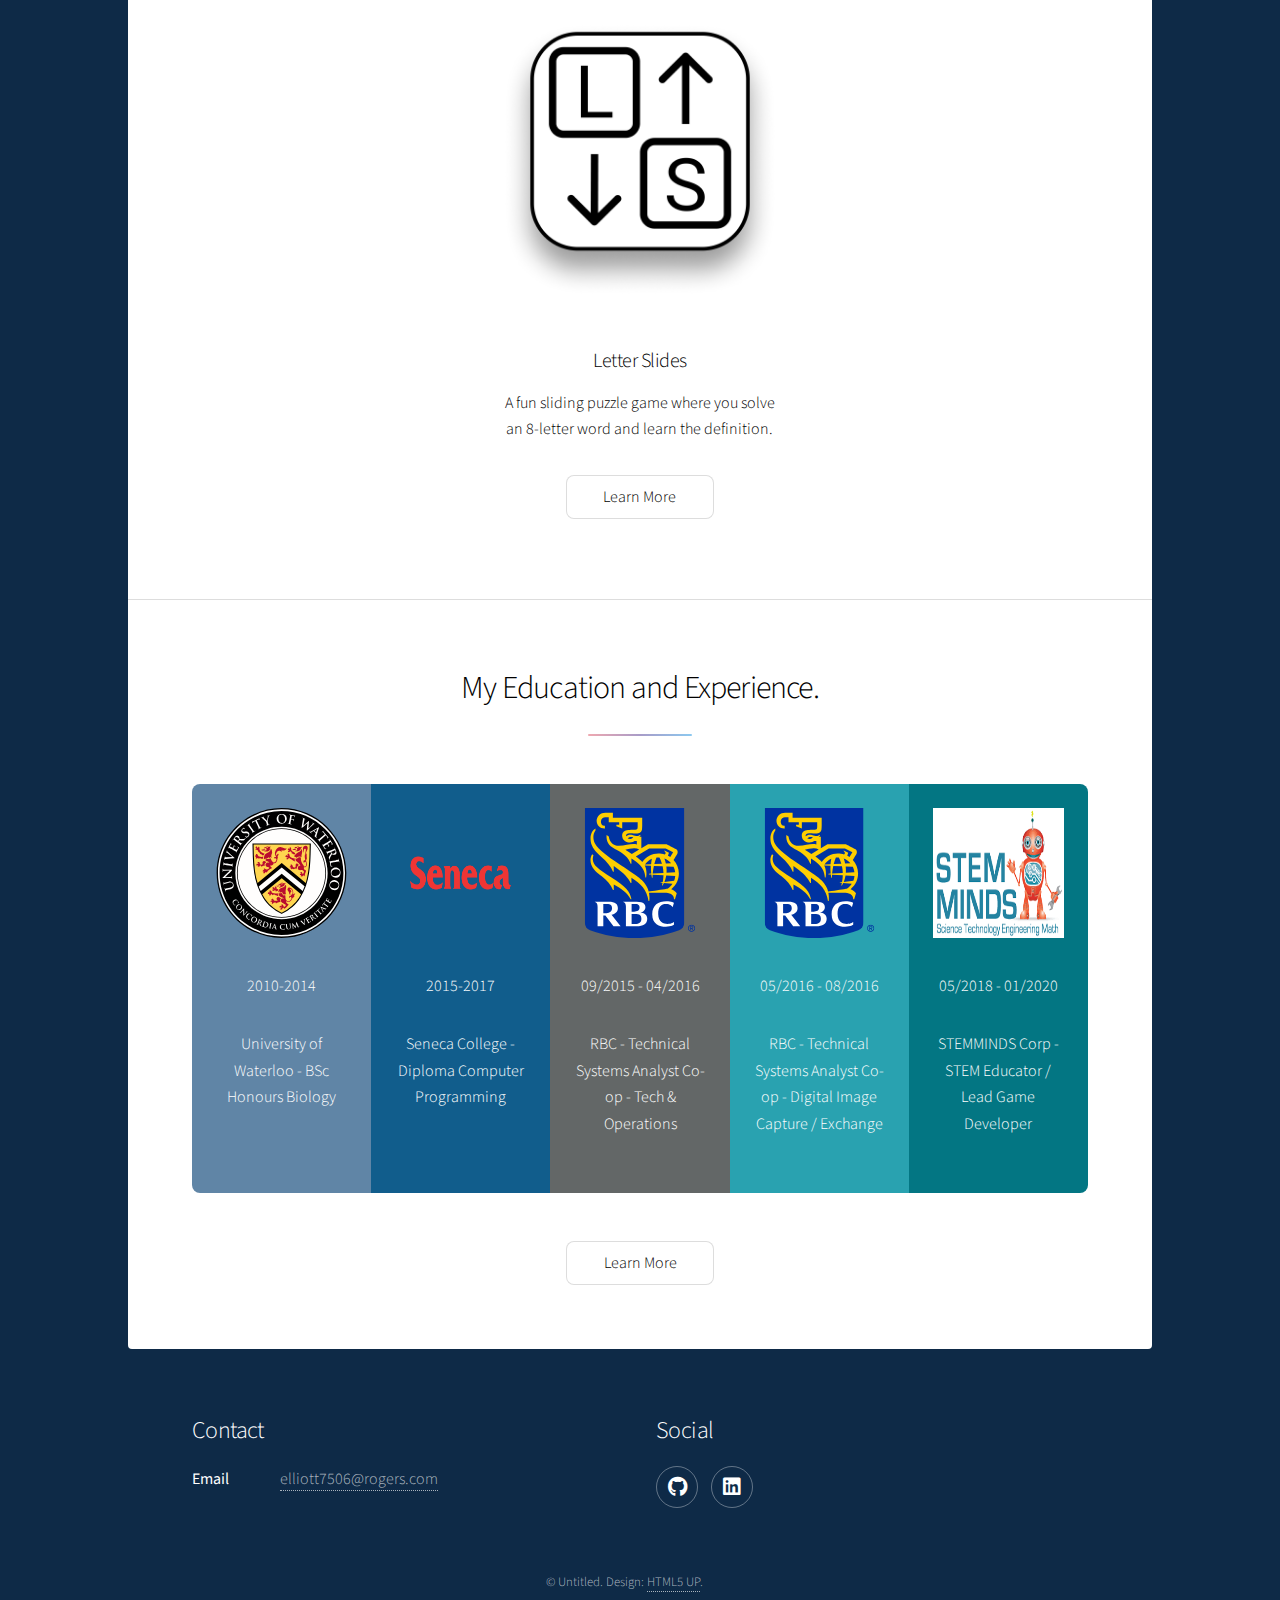
==== commit 01f6fe17: "update to job title" ====
--- a/index.html
+++ b/index.html
@@ -136,7 +136,7 @@
 										<img class="logos" src="images/Logos/stemmindsLogo.png" alt="" />
 										<br><br>
 										<p>05/2018 - 01/2020</p> 
-										<p>STEMMINDS Corp - Director of Technology / STEM Educator</p>
+										<p>STEMMINDS Corp - STEM Educator / Lead Game Developer</p>
 									</li>
 								</ul>
 								<footer class="major">
